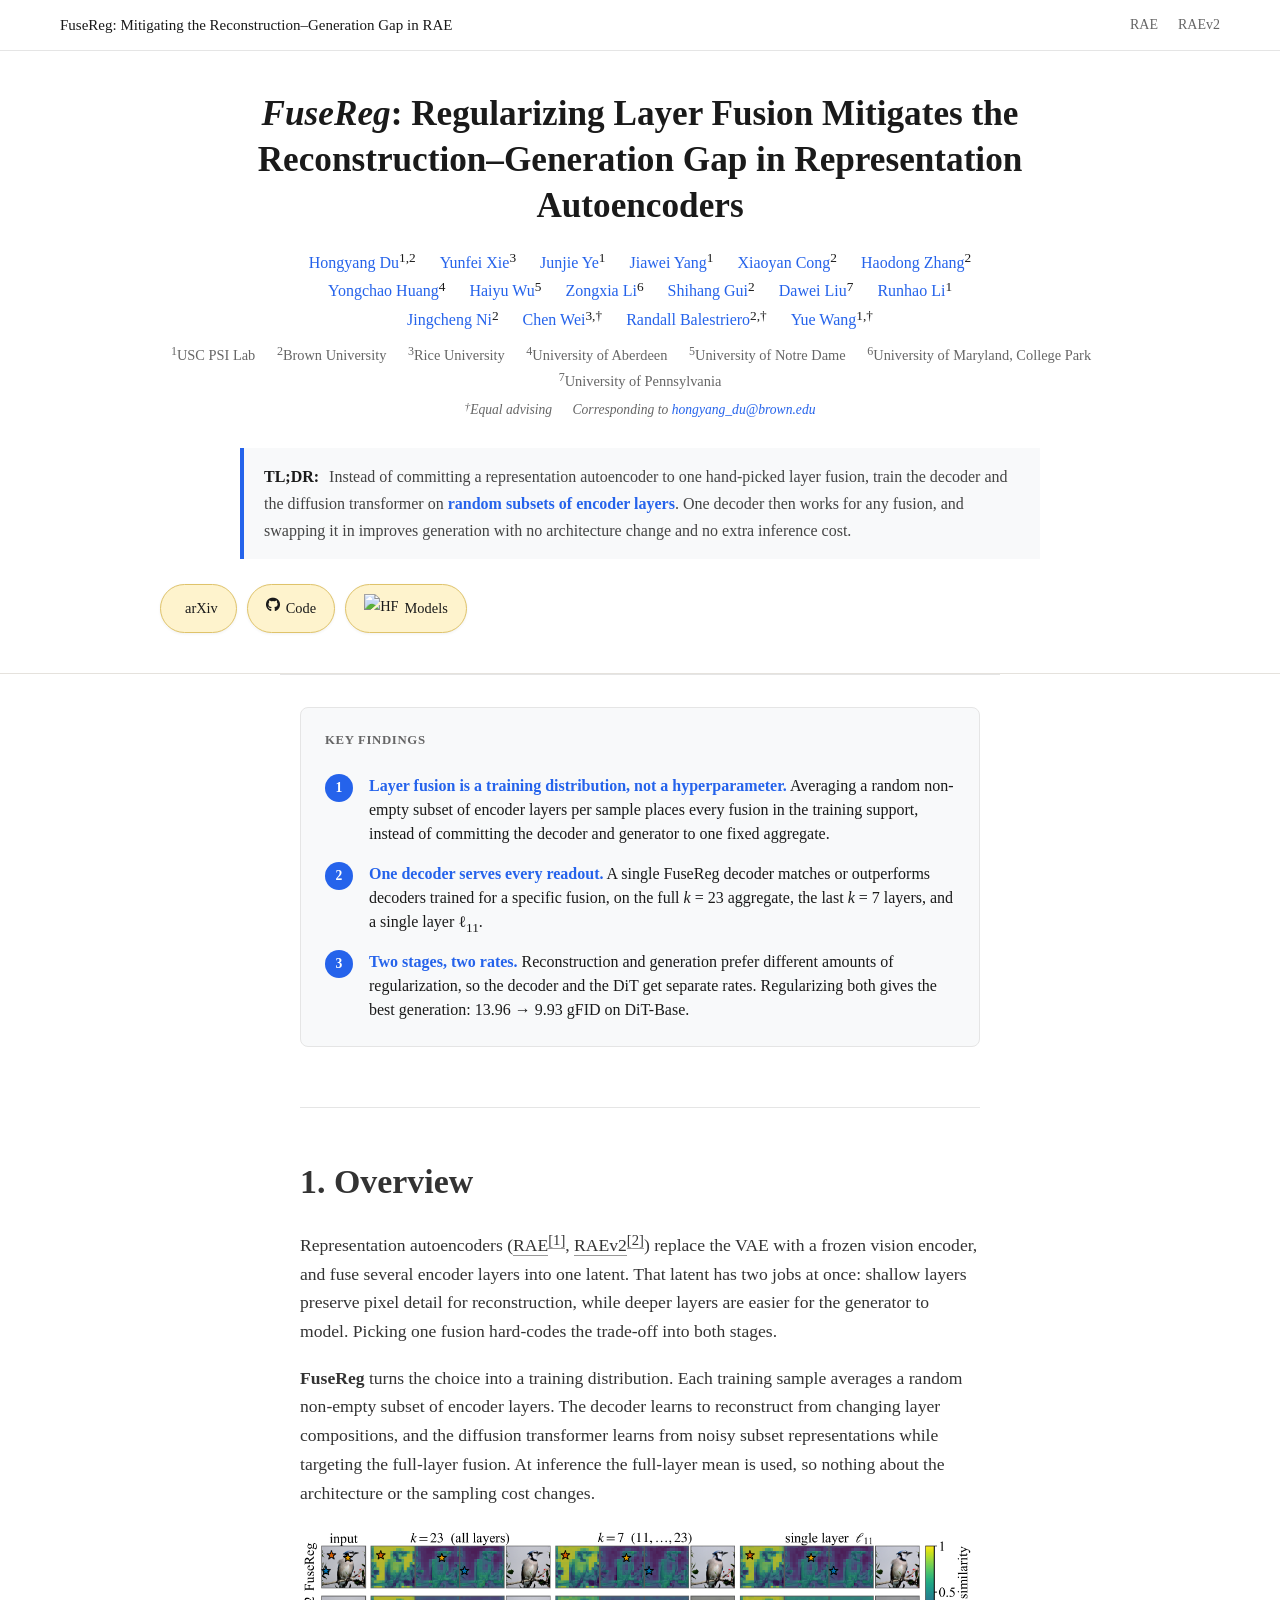
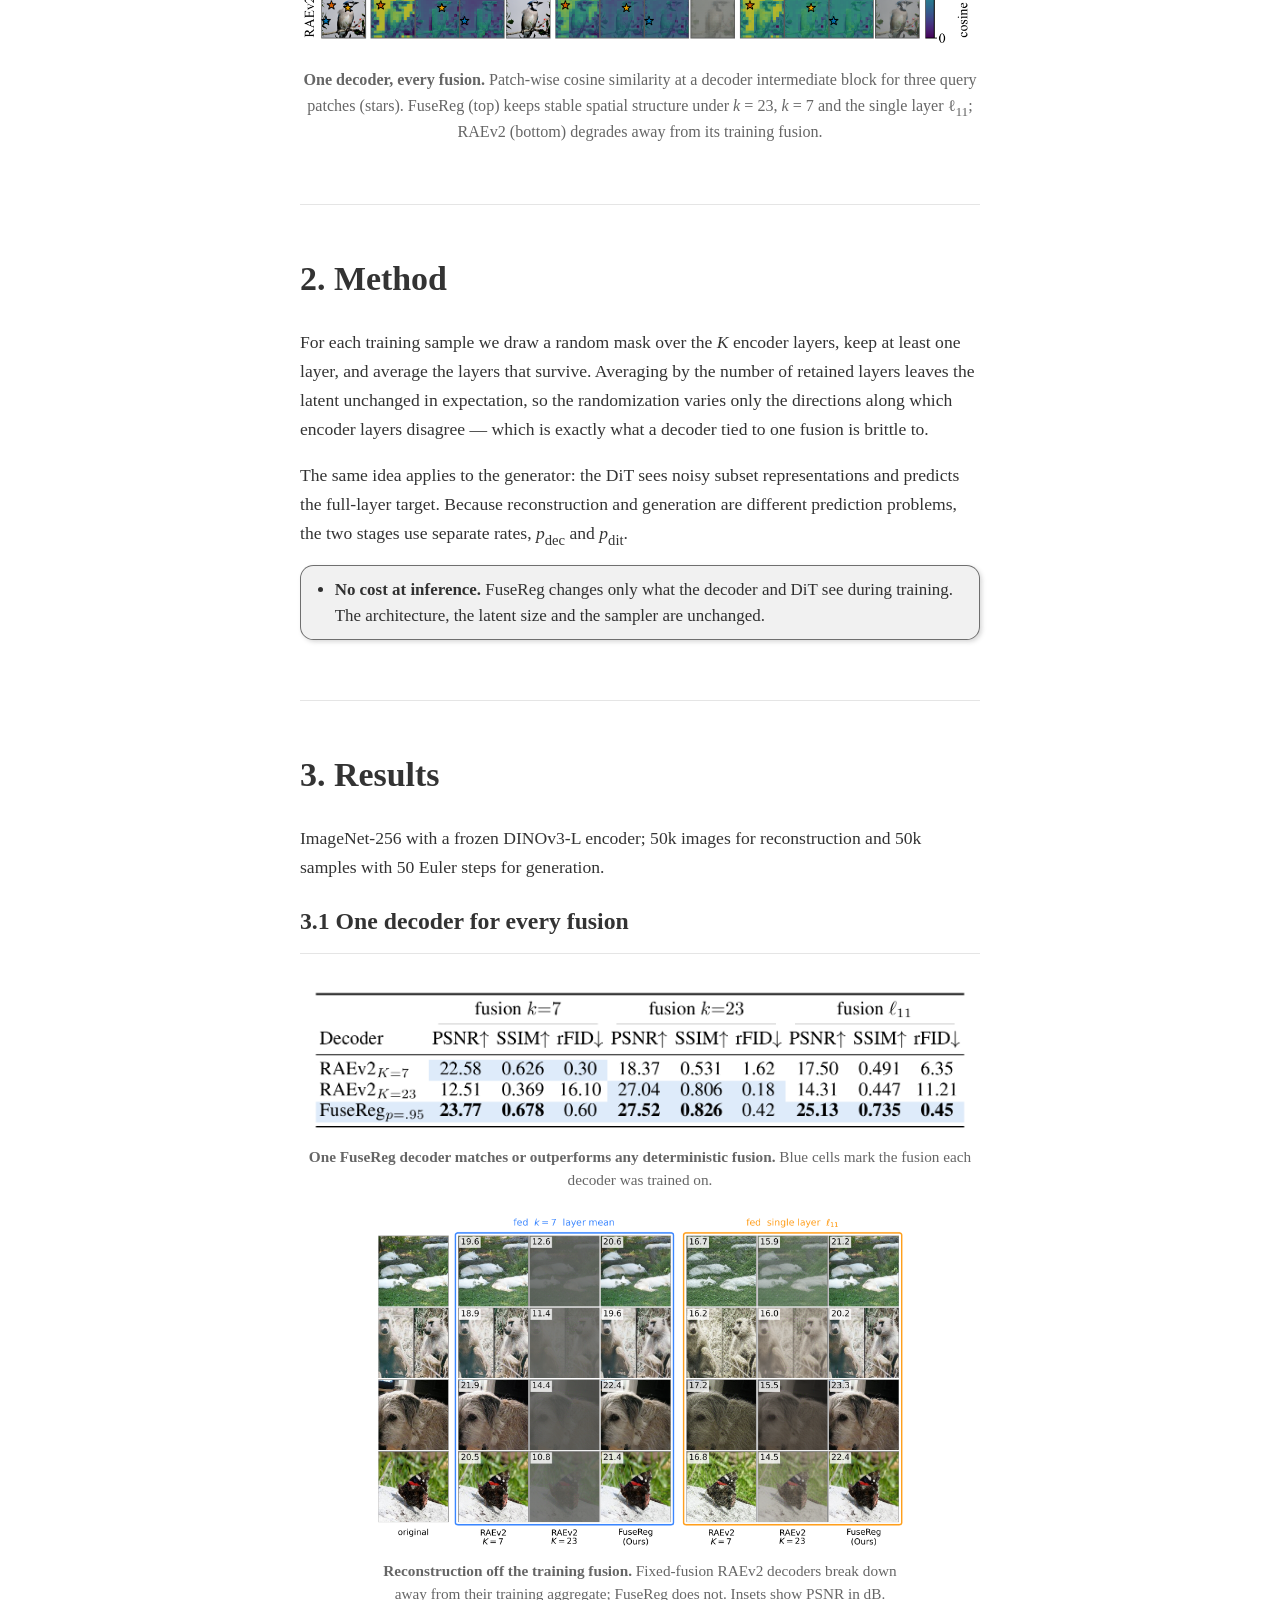
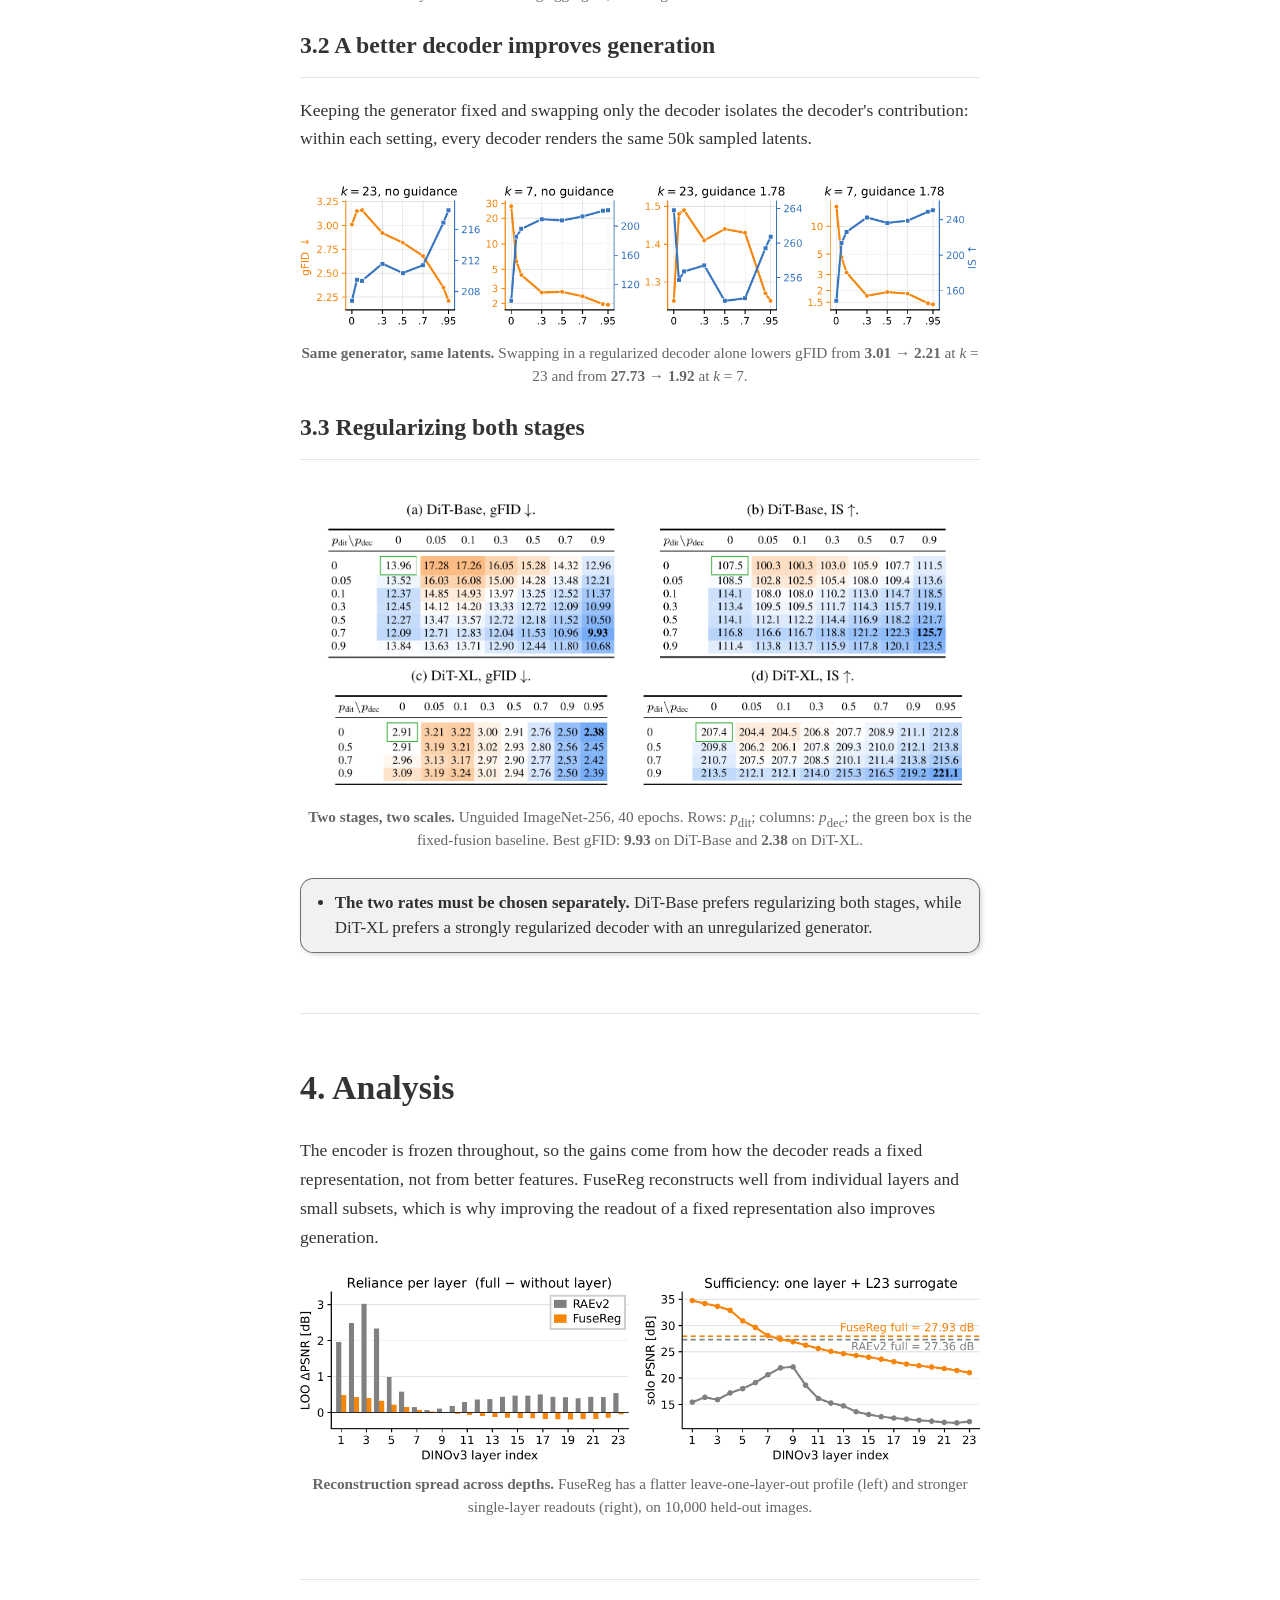
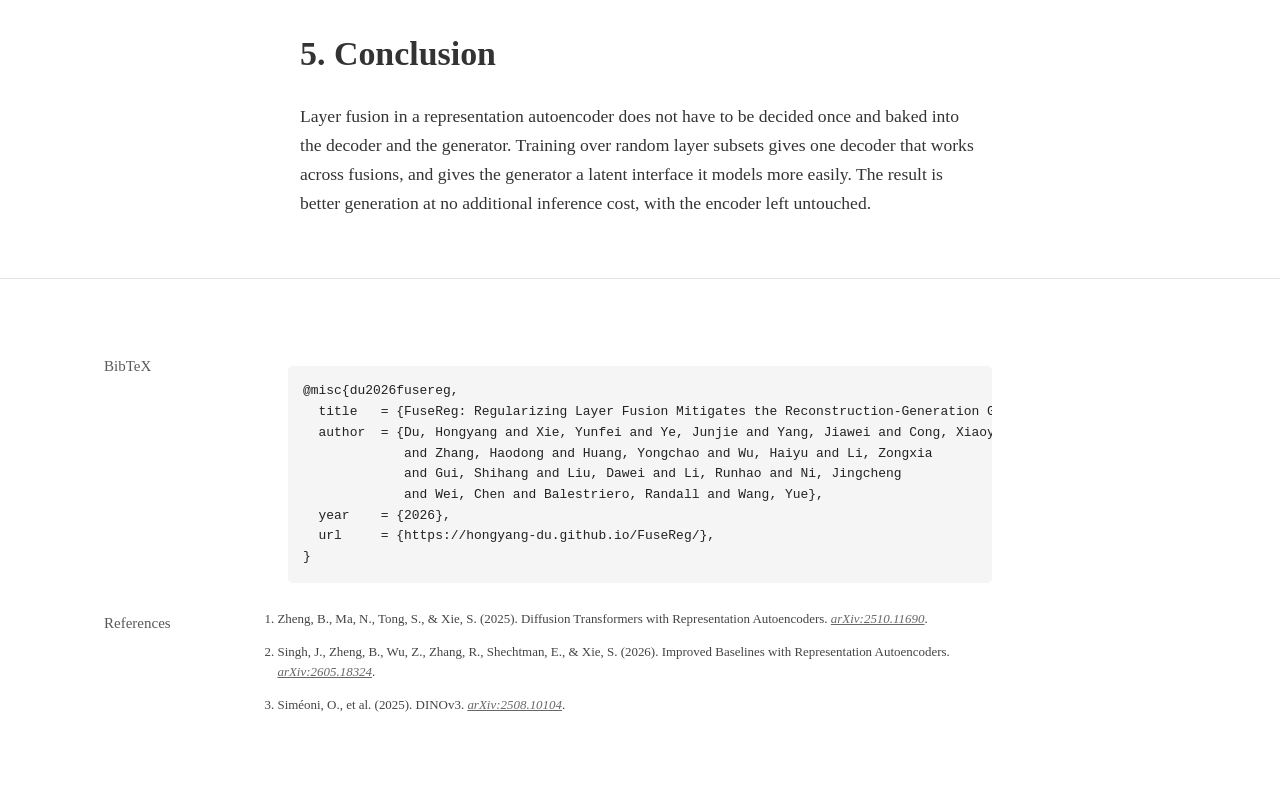
==== site/index.html @ 3dfd552c "Initial commit" ====
<!doctype html>
<html lang="en">
    <head>
        <title>FuseReg: Regularizing Layer Fusion in Representation Autoencoders</title>

        <meta charset="utf-8">
        <meta name="viewport" content="width=device-width, initial-scale=1">

        <link rel="canonical" href="https://hongyang-du.github.io/FuseReg/">
        <meta name="robots" content="index, follow">

        <meta name="citation_title" content="FuseReg: Regularizing Layer Fusion Mitigates the Reconstruction-Generation Gap in Representation Autoencoders">
        <meta name="citation_author" content="Du, Hongyang">
        <meta name="citation_author" content="Xie, Yunfei">
        <meta name="citation_author" content="Ye, Junjie">
        <meta name="citation_author" content="Yang, Jiawei">
        <meta name="citation_author" content="Cong, Xiaoyan">
        <meta name="citation_author" content="Zhang, Haodong">
        <meta name="citation_author" content="Huang, Yongchao">
        <meta name="citation_author" content="Wu, Haiyu">
        <meta name="citation_author" content="Li, Zongxia">
        <meta name="citation_author" content="Gui, Shihang">
        <meta name="citation_author" content="Liu, Dawei">
        <meta name="citation_author" content="Li, Runhao">
        <meta name="citation_author" content="Ni, Jingcheng">
        <meta name="citation_author" content="Wei, Chen">
        <meta name="citation_author" content="Balestriero, Randall">
        <meta name="citation_author" content="Wang, Yue">
        <meta name="citation_publication_date" content="2026">
        <meta name="citation_language" content="en">
        <meta name="citation_abstract" content="FuseReg replaces heuristic layer selection in representation autoencoders with training over random subsets of encoder layers, regularizing sensitivity to cross-layer disagreement in both the decoder and the diffusion transformer.">

        <meta property="og:url" content="https://hongyang-du.github.io/FuseReg/" />
        <meta property="og:title" content="FuseReg: Regularizing Layer Fusion in Representation Autoencoders" />
        <meta property="og:description" content="One decoder for every layer fusion, and a better decoder-generator interface for representation autoencoders." />
        <meta property="og:image" content="https://hongyang-du.github.io/FuseReg/assets/images/cosine-similarity.png" />
        <meta property="og:type" content="article" />
        <meta name="twitter:card" content="summary_large_image" />
        <meta name="twitter:title" content="FuseReg: Regularizing Layer Fusion in Representation Autoencoders" />
        <meta name="twitter:description" content="One decoder for every layer fusion, and a better decoder-generator interface for representation autoencoders." />
        <meta name="twitter:image" content="https://hongyang-du.github.io/FuseReg/assets/images/cosine-similarity.png" />

        <script src="./static/js/distill_template.v2.js"></script>

        <link rel="preconnect" href="https://fonts.googleapis.com">
        <link rel="preconnect" href="https://fonts.gstatic.com" crossorigin>
        <link href="https://fonts.googleapis.com/css2?family=Lora:ital,wght@0,400;0,500;0,600;0,700;1,400;1,500&display=swap" rel="stylesheet">

        <link rel="stylesheet" href="./static/css/paper-layout.css">
        <link rel="stylesheet" href="./static/css/style.css">
        <link rel="stylesheet" href="./static/css/custom.css">
        <link rel="stylesheet" href="https://cdnjs.cloudflare.com/ajax/libs/font-awesome/6.5.2/css/all.min.css">
        <link rel="stylesheet" href="https://cdn.jsdelivr.net/gh/jpswalsh/academicons@1/css/academicons.min.css">
        <link rel="stylesheet" href="./static/css/site.css">

        <script src="https://cdn.jsdelivr.net/npm/jquery@3.7.1/dist/jquery.min.js"></script>
        <script defer src="./static/js/medium-zoom.min.js"></script>
        <script defer src="./static/js/zoom.js"></script>
    </head>

    <body>
        <nav class="toc-container">
            <h4>Contents</h4>
            <ul>
                <li><a href="#overview">1. Overview</a></li>
                <li><a href="#method">2. Method</a></li>
                <li>
                    <a href="#results">3. Results</a>
                    <ul>
                        <li><a href="#results-reconstruction">3.1 Reconstruction</a></li>
                        <li><a href="#results-swap">3.2 Decoder Swap</a></li>
                        <li><a href="#results-joint">3.3 Joint Regularization</a></li>
                    </ul>
                </li>
                <li><a href="#analysis">4. Analysis</a></li>
                <li><a href="#conclusion">5. Conclusion</a></li>
            </ul>
        </nav>

        <nav style="background-color: #fff; border-bottom: 1px solid #e5e5e5; padding: 12px 0;">
            <div style="max-width: 1200px; margin: 0 auto; padding: 0 20px; display: flex; justify-content: space-between; align-items: center;">
                <span style="color: #1a1a1a; font-size: 15px; font-weight: 500;">FuseReg: Mitigating the Reconstruction&ndash;Generation Gap in RAE</span>
                <div style="display: flex; gap: 20px;">
                    <a href="https://rae-dit.github.io/" target="_blank" style="color: #666; text-decoration: none; font-size: 14px;">RAE</a>
                    <a href="https://raev2.github.io/" target="_blank" style="color: #666; text-decoration: none; font-size: 14px;">RAEv2</a>
                </div>
            </div>
        </nav>

        <div class="header-wrapper">
            <div class="central-header">
                <div class="title-section">
                    <h1><em>FuseReg</em>: Regularizing Layer Fusion Mitigates the Reconstruction&ndash;Generation Gap in Representation Autoencoders</h1>
                </div>

                <div class="authors">
                    <a href="https://hongyang-du.github.io/" target="_blank">Hongyang Du</a><sup>1,2</sup> &emsp;
                    <a href="https://yunfeixie233.github.io/" target="_blank">Yunfei Xie</a><sup>3</sup> &emsp;
                    <a href="https://junjieye.com/" target="_blank">Junjie Ye</a><sup>1</sup> &emsp;
                    <a href="https://jiawei-yang.github.io/" target="_blank">Jiawei Yang</a><sup>1</sup> &emsp;
                    <a href="https://oliver-cong02.github.io/" target="_blank">Xiaoyan Cong</a><sup>2</sup> &emsp;
                    <a href="https://cs.brown.edu/people/grad/hzhan351/" target="_blank">Haodong Zhang</a><sup>2</sup>
                    <br>
                    <a href="https://www.abdn.ac.uk/people/yongchao.huang" target="_blank">Yongchao Huang</a><sup>4</sup> &emsp;
                    <a href="https://haiyuwu.github.io/" target="_blank">Haiyu Wu</a><sup>5</sup> &emsp;
                    <a href="https://zli12321.github.io/" target="_blank">Zongxia Li</a><sup>6</sup> &emsp;
                    <a href="https://www.linkedin.com/in/shihang-gui-06917727b/" target="_blank">Shihang Gui</a><sup>2</sup> &emsp;
                    <a href="https://davidliuk.github.io/" target="_blank">Dawei Liu</a><sup>7</sup> &emsp;
                    <a href="https://www.linkedin.com/in/runhao-li-lee021004/" target="_blank">Runhao Li</a><sup>1</sup>
                    <br>
                    <a href="https://jingchengni.com/" target="_blank">Jingcheng Ni</a><sup>2</sup> &emsp;
                    <a href="https://weichen582.github.io/" target="_blank">Chen Wei</a><sup>3,†</sup> &emsp;
                    <a href="https://randallbalestriero.github.io/" target="_blank">Randall Balestriero</a><sup>2,†</sup> &emsp;
                    <a href="https://yuewang.xyz/" target="_blank">Yue Wang</a><sup>1,†</sup>
                    <div class="affiliations">
                        <sup>1</sup>USC PSI Lab &emsp; <sup>2</sup>Brown University &emsp; <sup>3</sup>Rice University &emsp; <sup>4</sup>University of Aberdeen &emsp; <sup>5</sup>University of Notre Dame &emsp; <sup>6</sup>University of Maryland, College Park &emsp; <sup>7</sup>University of Pennsylvania
                    </div>
                    <div class="author-note"><sup>&dagger;</sup>Equal advising &emsp; Corresponding to <a href="mailto:hongyang_du@brown.edu">hongyang_du@brown.edu</a></div>
                </div>

                <div class="tldr-section">
                    <p><span class="tldr-label">TL;DR:</span> Instead of committing a representation autoencoder to one hand-picked layer fusion, train the decoder and the diffusion transformer on <strong>random subsets of encoder layers</strong>. One decoder then works for any fusion, and swapping it in improves generation with no architecture change and no extra inference cost.</p>
                </div>

                <div class="button-row">
                    <a href="#" class="button paper-link" target="_blank">
                        <span class="icon is-small"><i class="ai ai-arxiv"></i></span> arXiv
                    </a>
                    <a href="https://github.com/Hongyang-Du/FuseReg" class="button" target="_blank">
                        <span class="icon is-small"><i class="fab fa-github"></i></span> Code
                    </a>
                    <a href="https://huggingface.co/Hongyang-Du/FuseReg" class="button" target="_blank">
                        <span class="icon is-small"><img src="https://huggingface.co/front/assets/huggingface_logo-noborder.svg" alt="HF" style="height: 1em;"></span> Models
                    </a>
                </div>
            </div>
        </div>

    <d-article>
        <div class="key-findings">
            <h4 class="key-findings-title">Key Findings</h4>
            <div class="key-finding">
                <span class="key-finding-number">1</span>
                <p class="key-finding-text"><strong>Layer fusion is a training distribution, not a hyperparameter.</strong> Averaging a random non-empty subset of encoder layers per sample places every fusion in the training support, instead of committing the decoder and generator to one fixed aggregate.</p>
            </div>
            <div class="key-finding">
                <span class="key-finding-number">2</span>
                <p class="key-finding-text"><strong>One decoder serves every readout.</strong> A single FuseReg decoder matches or outperforms decoders trained for a specific fusion, on the full <em>k</em>&nbsp;=&nbsp;23 aggregate, the last <em>k</em>&nbsp;=&nbsp;7 layers, and a single layer &#8467;<sub>11</sub>.</p>
            </div>
            <div class="key-finding">
                <span class="key-finding-number">3</span>
                <p class="key-finding-text"><strong>Two stages, two rates.</strong> Reconstruction and generation prefer different amounts of regularization, so the decoder and the DiT get separate rates. Regularizing both gives the best generation: 13.96 &rarr; 9.93 gFID on DiT-Base.</p>
            </div>
        </div>

        <hr>

        <div id="overview" class="overview-block">
            <h1 class="text">1. Overview</h1>

            <p class="text">
                Representation autoencoders (<a href="https://rae-dit.github.io/" target="_blank">RAE</a><sup><a href="#ref-rae">[1]</a></sup>, <a href="https://raev2.github.io/" target="_blank">RAEv2</a><sup><a href="#ref-raev2">[2]</a></sup>) replace the VAE with a frozen vision encoder, and fuse several encoder layers into one latent. That latent has two jobs at once: shallow layers preserve pixel detail for reconstruction, while deeper layers are easier for the generator to model. Picking one fusion hard-codes the trade-off into both stages.
            </p>

            <p class="text">
                <strong>FuseReg</strong> turns the choice into a training distribution. Each training sample averages a random non-empty subset of encoder layers. The decoder learns to reconstruct from changing layer compositions, and the diffusion transformer learns from noisy subset representations while targeting the full-layer fusion. At inference the full-layer mean is used, so nothing about the architecture or the sampling cost changes.
            </p>

            <d-figure id="fig-teaser">
                <figure>
                    <img data-zoomable="" draggable="false" src="assets/images/cosine-similarity.png" alt="Cosine-similarity maps of decoder intermediate-block features for FuseReg and RAEv2 under three layer fusions" style="width: 100%;">
                    <figcaption><strong>One decoder, every fusion.</strong> Patch-wise cosine similarity at a decoder intermediate block for three query patches (stars). FuseReg (top) keeps stable spatial structure under <em>k</em> = 23, <em>k</em> = 7 and the single layer &#8467;<sub>11</sub>; RAEv2 (bottom) degrades away from its training fusion.</figcaption>
                </figure>
            </d-figure>
        </div>

        <hr>

        <div id="method" class="results-block">
            <h1 class="text">2. Method</h1>

            <p class="text">
                For each training sample we draw a random mask over the <em>K</em> encoder layers, keep at least one layer, and average the layers that survive. Averaging by the number of retained layers leaves the latent unchanged in expectation, so the randomization varies only the directions along which encoder layers disagree &mdash; which is exactly what a decoder tied to one fusion is brittle to.
            </p>

            <p class="text">
                The same idea applies to the generator: the DiT sees noisy subset representations and predicts the full-layer target. Because reconstruction and generation are different prediction problems, the two stages use separate rates, <em>p</em><sub>dec</sub> and <em>p</em><sub>dit</sub>.
            </p>

            <div class="finding-box">
                <ul>
                    <li><strong>No cost at inference.</strong> FuseReg changes only what the decoder and DiT see during training. The architecture, the latent size and the sampler are unchanged.</li>
                </ul>
            </div>
        </div>

        <hr>

        <div id="results" class="results-block">
            <h1 class="text">3. Results</h1>
            <p class="text">ImageNet-256 with a frozen DINOv3-L encoder; 50k images for reconstruction and 50k samples with 50 Euler steps for generation.</p>

            <div id="results-reconstruction" style="margin-top: 1.5em;">
                <h2 class="text" style="font-size: 1.4em; margin-bottom: 0.5em;">3.1 One decoder for every fusion</h2>

            <d-figure id="fig-recon-table">
                <figure>
                    <img data-zoomable="" draggable="false" src="assets/images/reconstruction-table.png" alt="Table: PSNR, SSIM and rFID for RAEv2 K=7, RAEv2 K=23 and FuseReg p=.95 decoders under fusion k=7, k=23 and single layer l11" style="width: 100%;">
                    <figcaption><strong>One FuseReg decoder matches or outperforms any deterministic fusion.</strong> Blue cells mark the fusion each decoder was trained on.</figcaption>
                </figure>
            </d-figure>

            <d-figure id="fig-recon">
                <figure style="max-width: 78%; margin: 0 auto;">
                    <img data-zoomable="" draggable="false" src="assets/images/reconstruction-readouts.png" alt="Reconstructions from the last seven layers and from layer 11 for RAEv2 and FuseReg decoders" style="width: 100%;">
                    <figcaption><strong>Reconstruction off the training fusion.</strong> Fixed-fusion RAEv2 decoders break down away from their training aggregate; FuseReg does not. Insets show PSNR in dB.</figcaption>
                </figure>
            </d-figure>
            </div>

            <div id="results-swap" style="margin-top: 1.5em;">
                <h2 class="text" style="font-size: 1.4em; margin-bottom: 0.5em;">3.2 A better decoder improves generation</h2>

                <p class="text">
                    Keeping the generator fixed and swapping only the decoder isolates the decoder's contribution: within each setting, every decoder renders the same 50k sampled latents.
                </p>

            <d-figure id="fig-swap">
                <figure>
                    <img data-zoomable="" draggable="false" src="assets/images/decoder-swap.png" alt="gFID and Inception Score across decoder layer-drop rates for k=23 and k=7 readouts, with and without guidance" style="width: 100%;">
                    <figcaption><strong>Same generator, same latents.</strong> Swapping in a regularized decoder alone lowers gFID from <strong>3.01 &rarr; 2.21</strong> at <em>k</em> = 23 and from <strong>27.73 &rarr; 1.92</strong> at <em>k</em> = 7.</figcaption>
                </figure>
            </d-figure>
            </div>

            <div id="results-joint" style="margin-top: 1.5em;">
                <h2 class="text" style="font-size: 1.4em; margin-bottom: 0.5em;">3.3 Regularizing both stages</h2>

            <d-figure id="fig-joint">
                <figure>
                    <img data-zoomable="" draggable="false" src="assets/images/joint-regularization-table.png" alt="Table: gFID and IS grids over generator rate p_dit and decoder rate p_dec for DiT-Base and DiT-XL" style="width: 100%;">
                    <figcaption><strong>Two stages, two scales.</strong> Unguided ImageNet-256, 40 epochs. Rows: <em>p</em><sub>dit</sub>; columns: <em>p</em><sub>dec</sub>; the green box is the fixed-fusion baseline. Best gFID: <strong>9.93</strong> on DiT-Base and <strong>2.38</strong> on DiT-XL.</figcaption>
                </figure>
            </d-figure>

                <div class="finding-box">
                    <ul>
                        <li><strong>The two rates must be chosen separately.</strong> DiT-Base prefers regularizing both stages, while DiT-XL prefers a strongly regularized decoder with an unregularized generator.</li>
                    </ul>
                </div>
            </div>
        </div>

        <hr>

        <div id="analysis" class="results-block">
            <h1 class="text">4. Analysis</h1>

            <p class="text">
                The encoder is frozen throughout, so the gains come from how the decoder reads a fixed representation, not from better features. FuseReg reconstructs well from individual layers and small subsets, which is why improving the readout of a fixed representation also improves generation.
            </p>

            <d-figure id="fig-layer-usage">
                <figure>
                    <img data-zoomable="" draggable="false" src="assets/images/layer-reliance.png" alt="Leave-one-layer-out PSNR drop and single-layer PSNR for RAEv2 and FuseReg" style="width: 100%;">
                    <figcaption><strong>Reconstruction spread across depths.</strong> FuseReg has a flatter leave-one-layer-out profile (left) and stronger single-layer readouts (right), on 10,000 held-out images.</figcaption>
                </figure>
            </d-figure>


        </div>

        <hr>

        <div id="conclusion" class="conclusion-block">
            <h1 class="text">5. Conclusion</h1>

            <p class="text">
                Layer fusion in a representation autoencoder does not have to be decided once and baked into the decoder and the generator. Training over random layer subsets gives one decoder that works across fusions, and gives the generator a latent interface it models more easily. The result is better generation at no additional inference cost, with the encoder left untouched.
            </p>
        </div>

    </d-article>

    <d-appendix>
        <h3 id="bibtex">BibTeX</h3>
        <div class="bibtex-container" style="position: relative;">
            <pre class="bibtex" id="bibtex-content" style="background: #f5f5f5; padding: 15px; border-radius: 5px; font-family: 'Courier New', monospace; font-size: 0.9em; line-height: 1.6; overflow-x: auto;">@misc{du2026fusereg,
  title   = {FuseReg: Regularizing Layer Fusion Mitigates the Reconstruction-Generation Gap in Representation Autoencoders},
  author  = {Du, Hongyang and Xie, Yunfei and Ye, Junjie and Yang, Jiawei and Cong, Xiaoyan
             and Zhang, Haodong and Huang, Yongchao and Wu, Haiyu and Li, Zongxia
             and Gui, Shihang and Liu, Dawei and Li, Runhao and Ni, Jingcheng
             and Wei, Chen and Balestriero, Randall and Wang, Yue},
  year    = {2026},
  url     = {https://hongyang-du.github.io/FuseReg/},
}</pre>
        </div>

        <h3 id="references">References</h3>
        <ol class="references-list" style="font-size: 0.9em; line-height: 1.55; color: #444; padding-left: 1.5em;">
            <li id="ref-rae">Zheng, B., Ma, N., Tong, S., &amp; Xie, S. (2025). Diffusion Transformers with Representation Autoencoders. <em><a href="https://arxiv.org/abs/2510.11690" target="_blank">arXiv:2510.11690</a></em>.</li>
            <li id="ref-raev2">Singh, J., Zheng, B., Wu, Z., Zhang, R., Shechtman, E., &amp; Xie, S. (2026). Improved Baselines with Representation Autoencoders. <em><a href="https://arxiv.org/abs/2605.18324" target="_blank">arXiv:2605.18324</a></em>.</li>
            <li id="ref-dinov3">Sim&eacute;oni, O., et al. (2025). DINOv3. <em><a href="https://arxiv.org/abs/2508.10104" target="_blank">arXiv:2508.10104</a></em>.</li>
        </ol>
    </d-appendix>
    </body>
</html>
---- site/static/css/paper-layout.css ----
/* ==========================================================================
   PAPER LAYOUT - Portable 3-Column Layout System for Academic Project Pages
   ========================================================================== */

/* === CSS CUSTOM PROPERTIES === */
:root {
    /* Layout Dimensions (reduced by 1.2x) */
    --layout-toc-width: 225px;
    --layout-content-width: 720px;
    --layout-sidenote-width: 183px;
    --layout-gap: 33px;

    /*
     * Side Column Gap - Distance between main content and TOC/sidenotes
     * Adjust this value to change spacing symmetrically on both sides
     * - TOC will be positioned: (content left edge) - toc-width - this gap
     * - Sidenotes will be positioned: (content right edge) + this gap
     */
    --layout-side-gap: 180px;

    /* Colors */
    --bg-page: #ffffff;
    --bg-header: linear-gradient(135deg, #ffffff 0%, #f8f6f2 40%, #fdf8f0 100%);
    --text-primary: #1a1a1a;
    --text-secondary: #444;
    --text-muted: #666;
    --accent: #2563eb;
    --border-light: #e5e5e5;

    /* Typography */
    --font-serif: 'Bitstream Charter', 'Charter', Georgia, serif;
    --font-sans: -apple-system, BlinkMacSystemFont, 'Segoe UI', sans-serif;
    --text-base: 18px;
    --leading-relaxed: 1.75;

    /* Spacing */
    --space-sm: 0.5rem;
    --space-md: 1rem;
    --space-lg: 1.5rem;
    --space-xl: 2rem;
    --space-2xl: 3rem;
}

/* === BASE STYLES === */
body {
    background-color: var(--bg-page);
    font-family: var(--font-serif);
    font-size: var(--text-base);
    line-height: var(--leading-relaxed);
    color: var(--text-primary);
    margin: 0;
    padding: 0;
}

/* === HEADER (Outside Grid) === */
.paper-header {
    background: var(--bg-header);
    border-bottom: 1px solid var(--border-light);
    padding: var(--space-xl) var(--space-lg);
}

/* Header wrapper with hero background */
.header-wrapper {
    position: relative;
    border-bottom: 1px solid #e5e2dd;
}

.header-wrapper::before {
    content: '';
    position: absolute;
    top: 0;
    left: 0;
    right: 0;
    bottom: 0;
    background-image: url('../img/hero_image.png');
    background-size: cover;
    background-position: center;
    background-repeat: no-repeat;
    opacity: 0;
    z-index: 0;
    pointer-events: none;
}

.paper-header-inner {
    max-width: 1200px;
    margin: 0 auto;
}

/* === CENTERED CONTENT LAYOUT (TOC & Sidenotes are fixed) === */
.paper-layout {
    display: block;
    max-width: var(--layout-content-width);
    margin: 0 auto;
    padding: var(--space-xl) var(--space-md);
}

/* === TABLE OF CONTENTS (Fixed Left Edge) === */
.paper-toc {
    position: fixed;
    left: var(--space-md);
    top: 120px;
    width: var(--layout-toc-width);
    height: fit-content;
    max-height: calc(100vh - 140px);
    overflow-y: auto;
    font-family: var(--font-sans);
    font-size: 0.85rem;
    line-height: 1.5;
    z-index: 100;
}

.paper-toc h4 {
    font-size: 0.75rem;
    font-weight: 600;
    text-transform: uppercase;
    letter-spacing: 0.05em;
    color: var(--text-muted);
    margin: 0 0 var(--space-md) 0;
}

.paper-toc ul {
    list-style: none;
    padding: 0;
    margin: 0;
}

.paper-toc li {
    margin-bottom: var(--space-sm);
}

.paper-toc a {
    color: var(--text-muted);
    text-decoration: none;
    transition: color 0.2s ease;
    display: block;
    padding: 2px 0;
}

.paper-toc a:hover {
    color: var(--accent);
}

.paper-toc a.active {
    color: var(--accent);
    font-weight: 500;
}

/* === MAIN CONTENT (Centered) === */
.paper-content {
    width: 100%;
    min-width: 0;
}

/* All direct children use full width of content column */
.paper-content > * {
    width: 100%;
    max-width: 100%;
    margin-left: 0;
    margin-right: 0;
}

/* Typography in content */
.paper-content h1 {
    font-size: 2rem;
    margin: var(--space-2xl) 0 var(--space-lg) 0;
    line-height: 1.3;
}

.paper-content h2 {
    font-size: 1.6rem;
    margin: var(--space-xl) 0 var(--space-md) 0;
    line-height: 1.3;
}

.paper-content h3 {
    font-size: 1.3rem;
    margin: var(--space-lg) 0 var(--space-md) 0;
    line-height: 1.4;
}

.paper-content p {
    margin: 0 0 var(--space-lg) 0;
    font-size: 1.1rem;
}

/* Figures - same width as text */
.paper-content figure {
    width: 100%;
    margin: var(--space-xl) 0;
}

.paper-content figure img {
    width: 100%;
    height: auto;
    display: block;
}

.paper-content figcaption {
    font-family: var(--font-sans);
    font-size: 0.9rem;
    color: var(--text-muted);
    margin-top: var(--space-sm);
    line-height: 1.5;
    text-align: left;
}

/* Tables - same width as text */
.paper-content table {
    width: 100%;
    margin: var(--space-xl) 0;
    border-collapse: collapse;
}

/* === SIDENOTES === */
.sidenote-container {
    position: relative;
}

/* Mobile default: sidenotes appear inline */
.sidenote {
    display: block;
    font-family: var(--font-sans);
    font-size: 1.02rem;
    line-height: 1.5;
    color: var(--text-muted);
    margin: var(--space-md) 0;
    padding: var(--space-sm) var(--space-md);
    background: #f8f9fa;
    border-left: 3px solid #94a3b8;
    font-style: normal;
    border-radius: 0 4px 4px 0;
}

/* Desktop: sidenotes fixed at right edge */
@media (min-width: 1200px) {
    .sidenote {
        position: fixed;
        right: var(--space-md);
        top: 120px;
        width: var(--layout-sidenote-width);
        max-height: calc(100vh - 160px);
        overflow-y: auto;
        margin: 0;
        padding: 0 0 0 var(--space-md);
        background: none;
        border-left: 1px solid var(--border-light);
        border-radius: 0;
        z-index: 100;
    }
}

/* .paper-sidenotes placeholder no longer needed - sidenotes are fixed positioned */

/* === RESPONSIVE DESIGN === */

/* Tablet/Narrow Desktop: Hide TOC, content centered */
@media (max-width: 1199px) {
    .paper-layout {
        display: block;
        max-width: var(--layout-content-width);
        margin: 0 auto;
        padding: var(--space-lg);
    }

    .paper-toc {
        display: none;
    }

    .paper-content {
        width: 100%;
    }

    /* Sidenotes become inline blocks */
    .sidenote {
        position: static;
        width: 100%;
    }
}

/* Mobile: Full width with minimal padding */
@media (max-width: 767px) {
    .paper-layout {
        padding: var(--space-md);
    }

    .paper-content h1 {
        font-size: 1.6rem;
    }

    .paper-content h2 {
        font-size: 1.4rem;
    }

    .paper-content h3 {
        font-size: 1.2rem;
    }

    .paper-content p {
        font-size: 1rem;
    }
}

/* === UTILITY CLASSES === */

/* Horizontal rule */
.paper-content hr {
    border: none;
    border-top: 1px solid var(--border-light);
    margin: var(--space-2xl) 0;
}

/* Links */
.paper-content a {
    color: var(--accent);
    text-decoration: none;
    border-bottom: 1px solid transparent;
    transition: border-color 0.2s ease;
}

.paper-content a:hover {
    border-bottom-color: var(--accent);
}

/* Lists */
.paper-content ol,
.paper-content ul {
    margin: 0 0 var(--space-lg) var(--space-lg);
    padding: 0;
}

.paper-content li {
    margin-bottom: var(--space-sm);
}

/* Blockquotes */
.paper-content blockquote {
    margin: var(--space-lg) 0;
    padding: var(--space-md) var(--space-lg);
    background: #f8f9fa;
    border-left: 4px solid var(--accent);
    font-style: italic;
    color: var(--text-secondary);
}

/* Code blocks */
.paper-content pre {
    background: #f5f5f5;
    padding: var(--space-md);
    border-radius: 4px;
    overflow-x: auto;
    font-size: 0.9rem;
    margin: var(--space-lg) 0;
}

.paper-content code {
    font-family: 'JetBrains Mono', 'Fira Code', monospace;
    font-size: 0.9em;
}

/* === BYLINE / AUTHOR INFO === */
.paper-byline {
    border-top: 1px solid var(--border-light);
    border-bottom: 1px solid var(--border-light);
    padding: var(--space-lg) 0;
    margin-bottom: var(--space-xl);
    text-align: center;
}

.paper-byline a {
    color: var(--text-primary);
    text-decoration: none;
}

.paper-byline a:hover {
    color: var(--accent);
}

/* === KEY FINDINGS === */
.key-findings {
    display: flex;
    flex-direction: column;
    gap: var(--space-md);
    margin: var(--space-xl) 0;
    padding: var(--space-lg);
    background: #f8f9fa;
    border-radius: 8px;
    border: 1px solid var(--border-light);
}

.key-findings-title {
    font-size: 0.8rem;
    font-weight: 600;
    text-transform: uppercase;
    letter-spacing: 0.05em;
    color: var(--text-muted);
    margin: 0 0 var(--space-sm) 0;
}

.key-finding {
    display: flex;
    align-items: flex-start;
    gap: var(--space-md);
}

.key-finding-number {
    flex-shrink: 0;
    width: 28px;
    height: 28px;
    background: var(--accent);
    color: white;
    border-radius: 50%;
    display: flex;
    align-items: center;
    justify-content: center;
    font-size: 0.85rem;
    font-weight: 600;
}

.key-finding-text {
    flex: 1;
    font-size: 1rem;
    line-height: 1.5;
    color: var(--text-primary);
    margin: 0;
}

.key-finding-text strong {
    color: var(--accent);
}

@media (max-width: 767px) {
    .key-findings {
        padding: var(--space-md);
    }

    .key-finding-number {
        width: 24px;
        height: 24px;
        font-size: 0.75rem;
    }

    .key-finding-text {
        font-size: 0.95rem;
    }
}

/* === FINDING BOX - Gray callout for inline findings === */
.finding-box {
    background-color: rgba(240, 240, 240, 0.9);
    border: 1.2pt solid rgba(25, 25, 25, 0.6);
    border-radius: 10pt;
    padding: 2pt 10pt;
    margin: 1em 0;
    box-shadow: 2px 2px 4px rgba(128, 128, 128, 0.3);
    box-sizing: border-box;
}

.finding-box ul {
    margin: 0.5em 0;
    padding-left: 1.2em;
    list-style-type: disc;
}

.finding-box li {
    margin-bottom: 0.5em;
    line-height: 1.5;
}

.finding-box li:last-child {
    margin-bottom: 0;
}

/* === AUDIO PLAYER === */
.audio-player {
    display: flex;
    align-items: center;
    gap: 12px;
    padding: 12px 16px;
    background: #f8f9fa;
    border: 1px solid var(--border-light);
    border-radius: 12px;
    font-family: var(--font-sans);
    font-size: 0.85rem;
    max-width: 500px;
    margin: 0 auto;
}

.audio-player-btn {
    display: flex;
    align-items: center;
    justify-content: center;
    width: 36px;
    height: 36px;
    background: var(--accent);
    border: none;
    border-radius: 50%;
    cursor: pointer;
    transition: all 0.2s ease;
    flex-shrink: 0;
}

.audio-player-btn:hover {
    background: #1d4ed8;
    transform: scale(1.05);
}

.audio-player-btn svg {
    width: 16px;
    height: 16px;
    fill: white;
}

.audio-player-btn .pause-icon {
    display: none;
}

.audio-player.playing .audio-player-btn .play-icon {
    display: none;
}

.audio-player.playing .audio-player-btn .pause-icon {
    display: block;
}

.audio-player-progress {
    flex: 1;
    display: flex;
    flex-direction: column;
    gap: 4px;
    min-width: 0;
}

.audio-player-bar {
    width: 100%;
    height: 4px;
    background: #e5e5e5;
    border-radius: 2px;
    cursor: pointer;
    position: relative;
}

.audio-player-bar-fill {
    height: 100%;
    background: var(--accent);
    border-radius: 2px;
    width: 0%;
    transition: width 0.1s linear;
}

.audio-player-time {
    display: flex;
    justify-content: space-between;
    font-size: 0.75rem;
    color: var(--text-muted);
}

.audio-player-controls {
    display: flex;
    align-items: center;
    gap: 8px;
    flex-shrink: 0;
}

.audio-player-speed {
    padding: 4px 8px;
    background: white;
    border: 1px solid var(--border-light);
    border-radius: 6px;
    font-size: 0.75rem;
    font-weight: 500;
    color: var(--text-secondary);
    cursor: pointer;
    transition: all 0.2s ease;
    min-width: 42px;
    text-align: center;
}

.audio-player-speed:hover {
    border-color: var(--accent);
    color: var(--accent);
}

.audio-player-share {
    display: flex;
    align-items: center;
    justify-content: center;
    width: 28px;
    height: 28px;
    background: white;
    border: 1px solid var(--border-light);
    border-radius: 6px;
    cursor: pointer;
    transition: all 0.2s ease;
}

.audio-player-share:hover {
    border-color: var(--accent);
}

.audio-player-share svg {
    width: 14px;
    height: 14px;
    fill: var(--text-muted);
}

.audio-player-share:hover svg {
    fill: var(--accent);
}

/* Mobile responsive */
@media (max-width: 480px) {
    .audio-player {
        flex-wrap: wrap;
        gap: 10px;
    }

    .audio-player-progress {
        order: 3;
        width: 100%;
        flex: none;
    }

    .audio-player-controls {
        margin-left: auto;
    }
}

/* === CENTRAL HEADER TEMPLATE === */
.central-header {
    max-width: 1000px;
    margin: 0 auto;
    padding: 40px 20px;
    text-align: center;
    position: relative;
    z-index: 1;
}

.central-header .title-section h1 {
    font-size: 2.2rem;
    margin: 0;
    line-height: 1.3;
    color: var(--text-primary);
}

.central-header .title-section h2 {
    font-size: 1.6rem;
    margin: 0.3em 0 0 0;
    line-height: 1.3;
    font-weight: 400;
    color: var(--text-secondary);
}

/* Authors - right after title */
.central-header .authors {
    margin: 20px 0;
    font-size: 1rem;
    line-height: 1.8;
    position: relative;
    z-index: 10;
}

.central-header .authors a {
    color: var(--accent);
    text-decoration: none;
    font-weight: 500;
    position: relative;
    z-index: 10;
}

.central-header .authors a:hover {
    text-decoration: underline;
}

.central-header .affiliations {
    font-size: 0.9rem;
    color: var(--text-muted);
    margin-top: 8px;
}

.central-header .author-note {
    font-size: 0.85rem;
    color: var(--text-muted);
    font-style: italic;
}

/* TL;DR blockquote style */
.central-header .tldr-section {
    margin: 25px auto;
    max-width: 800px;
    text-align: left;
    padding: 15px 20px;
    border-left: 4px solid var(--accent);
    background: #f8f9fa;
}

.central-header .tldr-section p {
    margin: 0;
    font-size: 1rem;
    line-height: 1.7;
    color: var(--text-secondary);
}

.central-header .tldr-section strong {
    color: var(--accent);
}

.central-header .tldr-section .tldr-label {
    font-weight: 700;
    color: var(--text-primary);
    margin-right: 6px;
}

/* Key points + image two column */
.central-header .hero-section {
    display: flex;
    gap: 40px;
    margin: 30px auto;
    max-width: 1000px;
    text-align: left;
    align-items: flex-start;
}

.central-header .hero-section > .key-points {
    flex: 1;
}

.central-header .hero-section > .hero-media {
    flex: 1;
}

.central-header .key-points {
    display: flex;
    flex-direction: column;
    gap: 16px;
}

.central-header .key-point {
    display: flex;
    align-items: flex-start;
    gap: 12px;
}

.central-header .key-point-icon {
    width: 24px;
    height: 24px;
    flex-shrink: 0;
    margin-top: 2px;
}

.central-header .key-point-text {
    font-size: 0.95rem;
    line-height: 1.5;
    color: var(--text-secondary);
}

.central-header .key-point-text strong {
    color: var(--accent);
    font-weight: 600;
}

.central-header .hero-media {
    display: flex;
    align-items: flex-start;
    justify-content: center;
}

.central-header .hero-media img,
.central-header .hero-media video {
    max-width: 100%;
    height: auto;
    transition: max-height 0.2s ease;
}

/* Button container */
.central-header .button-row {
    display: flex;
    justify-content: flex-start;
    gap: 10px;
    margin-top: 25px;
    flex-wrap: wrap;
    position: relative;
    z-index: 10;
}

.central-header .button-row a {
    position: relative;
    z-index: 10;
    display: inline-flex;
    align-items: center;
    gap: 6px;
    background-color: #fef3cd;
    color: #1a1a1a;
    border: 1.5px solid #dfc36a;
    border-radius: 50px;
    padding: 8px 18px;
    text-decoration: none;
    font-weight: 500;
    font-size: 0.9rem;
    transition: all 0.2s ease;
    box-shadow: 0 1px 3px rgba(0,0,0,0.06);
}

.central-header .button-row a:hover {
    background-color: #fce8a6;
    border-color: #c9a84a;
    box-shadow: 0 3px 8px rgba(0,0,0,0.12);
}

/* Responsive */
@media (max-width: 768px) {
    .central-header .title-section h1 {
        font-size: 1.6rem;
    }

    .central-header .title-section h2 {
        font-size: 1.2rem;
    }

    .central-header .tldr-section {
        grid-template-columns: 1fr;
        gap: 15px;
    }

    .central-header .hero-section {
        grid-template-columns: 1fr;
        gap: 25px;
    }

    .central-header .hero-media {
        order: -1;
    }
}
---- site/static/css/style.css ----
/* Font, colors, and base styles inherited from paper-layout.css */

.header-container {
  color: #1a1a1a;
  padding: 20px;
  opacity: 1.0;
  z-index: 1000;
  position: relative;
  max-width: 1200px;
  margin: 0 auto;
  display: flex;
  flex-direction: column;
}

/* Title section - full width, centered */
.header-title {
  text-align: center;
  margin-bottom: 30px;
}

.header-title h1 {
  font-size: 2.2em;
  margin-bottom: 0.3em;
  line-height: 1.2;
  color: #1a1a1a;
}

.header-title h2 {
  font-size: 1.5em;
  margin-bottom: 0.5em;
  line-height: 1.2;
  color: #333;
}

.header-title p {
  font-size: 1.1rem;
  color: #444;
  max-width: 800px;
  margin: 0 auto;
}

/* Two-column layout for key points and hero image */
.header-columns {
  display: flex;
  gap: 40px;
  align-items: flex-start;
}

@media (max-width: 900px) {
  .header-columns {
    flex-direction: column;
  }
}


.icon {
    height: 1.8em; /* Set a fixed height for all icons */
    width: auto; /* Adjust width to maintain aspect ratio */
    margin-bottom: 5px; /* Space between icon and text */
}

.icon-row {
    display: flex;
    justify-content: center;
    align-items: center;
    flex-wrap: wrap; /* Allow wrapping to the next line */
    width: 100%;
    padding: 20px; /* Padding around the images */
    line-height: 1rem;
}

.icon-link {
    display: flex;
    flex-direction: column;
    align-items: center;
    text-align: center;
    color: #444;
    padding: 15px;
    margin: 10px;
    border: 1px solid #e0e0e0;
    border-radius: 8px;
    background-color: #fff;
    flex: 1 1 100px;
    transition: all 0.2s ease;
}

.icon-link:hover {
    background-color: #f8f8f8;
    border-color: #2563eb;
    box-shadow: 0 2px 8px rgba(0,0,0,0.08);
}

@media (max-width: 600px) {
    .icon-link {
        flex: 1 1 45%; /* Allow each icon link to take up about half the width */
    }
}


.icon-container {
    display: flex;
    flex-direction: column;
    gap: 15px;
}

.icon-item {
    align-items: center;
    display: flex;
}

.icon-item img {
    width: 30px;
    height: 30px;
    margin-right: 1em;
    opacity: 0.7;
}

@media (max-width: 768px) {
  .icon-item img {
    margin-bottom: 1em;
  }
}

.header-content strong {
    color: #2563eb;
}

.header-content {
    color: #444;
    text-align: left;
    flex: 1;
}

.header-image {
    flex: 1;
    display: flex;
    align-items: center;
    justify-content: center;
}

@media (max-width: 768px) {
  .header-container {
    padding: 16px;
    padding-top: 32px;
  }

  .header-content h1 {
    font-size: 3em;
    margin-bottom: 0.125em;
  }
  .header-content h2 {
    font-size: 1.7em;
    /* text no wrap */
    white-space: nowrap;
    margin-top: 0;
  }

  .header-container p {
    font-size: 1.04rem;
  }

  .header-image {
    /* 80% */
    max-width: 90%;
    /* center */
    margin-left: auto;
    margin-right: auto;
  }
}

.teaser-video video {
  height: auto; /* Maintain the aspect ratio of the image */
  display: block; /* Prevent inline spacing issues */
  max-width: 100%;
}

.header-image img {
  max-width: 100%; /* Ensure the image is never more than 100% of its container */
  height: auto; /* Maintain the aspect ratio of the image */
  display: block; /* Prevent inline spacing issues */
  margin: 0 auto 20px; /* Center the image horizontally and add margin below */
}

.button-container {
    margin-top: 20px; /* Add margin above the buttons */
    margin-bottom: 20px; /* Add margin below the buttons */
    /* center */
    /* text-align: center; */
}

.button-container a.button {
  display: inline-block;
  margin: 10px;
  padding: 10px 20px;
}

.button-container a.button {
  background-color: #fef3cd;
  color: #1a1a1a;
  border: 1.5px solid #dfc36a;
  border-radius: 50px;
  padding: 10px 24px;
  margin: 5px 4px;
  text-decoration: none;
  display: inline-block;
  font-weight: 500;
  font-size: 0.95rem;
  transition: all 0.2s ease;
  box-shadow: 0 1px 3px rgba(0,0,0,0.06);
}

.button-container a.button:hover {
  background-color: #fce8a6;
  border-color: #c9a84a;
  box-shadow: 0 3px 8px rgba(0,0,0,0.12);
}

/* Styles for larger screens using a media query */
@media (min-width: 600px) {
  .header-container {
    display: flex; /* Use flexbox for positioning on larger screens */
    justify-content: space-between; /* Space between the content and image */
    align-items: center; /* Align items vertically */
    padding: 50px 50px; /* Increase padding for larger screens */
  }

  .header-content {
    max-width: calc(50% - 20px); /* Adjust width to include margin */
    text-align: left; /* Align text to the left for larger screens */
    margin-right: 10px; /* Add margin to the right of the header content */
  }

  .header-content h1 {
    font-size: 3.3em; /* Increase font size for larger screens */
  }

  .header-content h2 {
    margin-top: -0.75em; /* Reduce space between headers */
    font-size: 2em; /* Increase font size for larger screens */
  }

  .teaser-video {
    width: 100%; /* Set width to 100% */
    margin-bottom: 2em;
  }

  .header-image {
    max-width: calc(50% - 20px); /* Adjust width to include margin */
  }

  .header-image img {
    max-width: 90%; /* Image should be responsive within the container */
    height: auto; /* Maintain the aspect ratio */
  }
}


.byline {
  border-top: 1px solid rgba(0, 0, 0, 0.1);
  border-bottom: 1px solid rgba(0, 0, 0, 0.1);
  padding: 0 5px 10px; /* Add padding to the top and bottom */
  margin-bottom: 20px;
}

.byline-container {
    padding-top: 2rem;
    padding-bottom: 0.5rem;
    text-align: center;  /* Center align the text */
}


.author-link, .affiliation-link {
    font-size: larger;
    color: black; /* Set the color to match the other text */
    text-decoration: none; /* Removes the underline */
    border-bottom: none;
    cursor: pointer; /* Changes cursor to pointer to indicate link */
    white-space: nowrap;  /* Prevent breaking names across lines */
    /* Increase vertical spacing */
    line-height: 2.3rem; /* Increase line height for better readability */

}

.author-note {
    font-size: 0.9rem;
    color: #999; /* Light grey color for the text */
    margin-top: 0.25em; /* Space above the note */
    margin-bottom: 0.25em; /* Space below the note */
}

#affiliation {
    font-size: 1.6em;
    /* bold */
    font-weight: bolder;
}

.author-link:hover, .affiliation-link:hover {
  text-decoration: underline;
  border-bottom: none;
  color: #2563eb;
}


d-article {
  contain: none;
  position: relative;
}

d-article d-contents {
  max-width: 100%; /* Or the maximum width you want it to have */
  box-sizing: border-box; /* Include padding in the width calculation */
  align-self: start;
  grid-column: 1 / 4;
  grid-row: auto / span 4;
  justify-self: end;
  margin-top: 5em;
  padding-right: 3em;
  padding-left: 2em;
  border-right: 1px solid rgba(0, 0, 0, 0.1);
  z-index: 1000;
}


d-article d-contents nav {
  display: block;
}

d-article d-contents nav h4 {
  margin-top: 0;
  margin-bottom: 1em;
}

d-article d-contents nav div {
  color: rgba(91, 184, 73, 0.8);
  font-weight: bold;
}

d-article d-contents nav a {
  color: rgba(0, 0, 0, 0.8);
  border-bottom: none;
  text-decoration: none;
}

d-article d-contents li {
  list-style-type: none;
}

d-article d-contents ul {
  padding-left: 1em;
}

d-article d-contents nav ul li {
  margin-bottom: 0.25em;
}

d-article d-contents nav a:hover {
  text-decoration: underline solid rgba(0, 0, 0, 0.6);
}

d-article d-contents nav ul {
  margin-top: 0;
  margin-bottom: 6px;
}

d-article d-contents nav > div {
  display: block;
  outline: none;
  margin-bottom: 0.5em;
}

d-article d-contents nav > div > a {
  font-size: 13px;
  font-weight: 600;
}

d-article d-contents nav > div > a:hover,
d-article d-contents nav > ul > li > a:hover {
  text-decoration: none;
}

.active-nav-item {
  color: #0d6efd; /* Change as per your preference */
}

.shaded-figure {
  background-color: hsl(0, 0%, 97%);
  border-top: 1px solid hsla(0, 0%, 0%, 0.1);
  border-bottom: 1px solid hsla(0, 0%, 0%, 0.1);
  padding: 30px 0;
}

.pointer {
  position: absolute;
  width: 26px;
  height: 26px;
  top: 26px;
  left: -48px;
}

.sidebar {
  position: sticky;
}

d-article section{
  margin: 0 !important;
}


.video-container {
  position: relative;
  padding-top: 56.25%; /* 16:9 Aspect Ratio */
  height: 0; /* Collapse the container to the aspect ratio */
}

.video-container iframe {
  position: absolute;
  top: 0;
  left: 0;
  width: 100%;
  height: 100%;
}

.video-container video {
  position: absolute;
  top: 0;
  left: 0;
  width: 100%;
  height: 100%;
}

.preview-container {
  display: flex;
  justify-content: left;
  align-items: center;
  margin-top: 10px;
  margin-bottom: 20px;
}

.preview {
  cursor: pointer;
  transition: opacity 0.2s, box-shadow 0.2s;
  opacity: 0.5; /* 50% transparent */
  height: 50px; /* Fixed height */
  width: auto; /* Auto width to maintain aspect ratio */
  margin-right: 10px;
  margin-left: 10px;
}

div .preview-video-active,
.preview:hover {
  opacity: 1.0; /* Fully opaque on hover */
  box-shadow: 0 4px 8px rgba(0,0,0,0.1); /* Shadow effect on hover */
}


/* blockquote {
  border-left: 4px solid #ccc;
  margin: 0.5em auto;
  padding: 0.5em 10px;
  color: #666;
  font-style: italic;
  width: 80%;
} */

/* blockquote:before {
  color: #ccc;
  content: open-quote;
  font-size: 4em;
  line-height: 0.1em;
  margin-right: 0.25em;
  vertical-align: -0.4em;
} */

blockquote.storytext {
  border-left: 6px solid #4a90e2; /* Brighter border color */
  background-color: #f9f9f9;      /* Subtle background */
  margin: 0px auto;
  padding: 1em 10px;
  color: #333;                    /* Darker font color */
  font-style: italic;
  font-weight: bold;              /* Bolder font */
  width: 85%;
  box-shadow: 2px 2px 8px #ccc;   /* Box shadow */
  padding-left: 2em;
  font-style: italic;
  color: rgba(0, 0, 0, 0.6);
  font-size: 15px;
}

blockquote.storytext:before {
  color: #4a90e2;                 /* Matching the border color */
  content: open-quote;
  font-size: 4em;
  line-height: 0.1em;
  margin-right: 0.25em;
  vertical-align: -0.4em;
}

.fancybreak {
  border: 0;
  height: 1px;
  background: linear-gradient(to right, transparent, #333, transparent);
  margin: 0.8em auto;
}


#image-text-container {
  display: flex;
  flex-direction: column;
  /* align-items: center; */
}

.image-review-container {
  display: flex;
  align-items: center;
  justify-content: space-between;
}

.text-box {
  width: 50%; /* Adjust the width as needed */
  margin-left: 0%; /* Space between image and text box */
  height: 100%; /* Make the text box the same height as the image */
}

.button-bar button {
  background-color: #88AB8E; /* Green background */
  border: none;
  color: white;
  padding: 10px 20px;
  text-align: center;
  text-decoration: none;
  display: inline-block;
  font-size: 11px;
  margin-top: 0px;  /* Keeps the original top margin */
  margin-bottom: 2em;
  margin-left: 5px;  /* Increases the left margin */
  margin-right: 5px;  /* Increases the right margin */
  cursor: pointer;
  border-radius: 8px; /* Rounded corners */
  box-shadow: 0 2px #999; /* Subtle shadow */
  transition: all 0.3s ease; /* Smooth transition for hover effect */
}

div .active-button,
.button-bar button:hover {
  background-color: #45a049; /* Slightly darker shade on hover */
  box-shadow: 0 6px #666; /* Change in shadow */
  transform: translateY(-2px); /* Slight raise */
}

.interactive-image {
  display: flex;
  flex-direction: column;
  align-items: center;
  margin-top: 20px;
  margin-bottom: 50px;
}

.llmul {
  text-decoration-color: royalblue;
}

.geoul {
  text-decoration-color: ForestGreen;
}

.cvul {
  text-decoration-color: #FF43A4;  
}

.colul {
  text-decoration-color: #FFAE42;
}

.character-card-img {
  width: 85%;
  display: block;
  margin-left: auto;
  margin-right: auto;
}


/* collapsible code */
.collapsible {
  background-color: hsla(206, 95%, 20%, 0.2);
  cursor: pointer;
  padding: 1em;
  border: none;
  text-align: left;
  outline: none;
}

.active, .collapsible:hover {
  transition: max-height 0.2s ease-out;
  /* background-color: #acc2c2; */
}

.collapsible {
  background-color: hsla(206, 95%, 20%, 0.2);
  cursor: pointer;
  padding: 1em;
  border: none;
  text-align: left;
  outline: none;
}

.active, .collapsible:hover {
  transition: max-height 0.2s ease-out;
}

.collapsible {
  display: flex;
  justify-content: space-between;
  align-content: center;
  border-radius: 4px;
}

.collapsible.active {
  border-bottom-left-radius: 0;
  border-bottom-right-radius: 0;
}

.collapsible .collapsible-indicator::after {
  content: "+"
}

.collapsible.active .collapsible-indicator::after {
  content: "-"
}

.collapsible h4 {
  margin: 0;
  line-height: inherit;
}

d-article .content {
  padding: .3em 1em;
  max-height: 0;
  overflow: hidden;
  transition: max-height 0.2s ease-out;
  border-color: hsla(206, 95%, 20%, 0.2);
  margin-bottom: 20px;
}

/* assign the final paragraph of an aside no bottom margin */
aside p:last-child {
  margin-bottom: 0;
}


aside.counting-table {
  position: absolute;
  top: 42%;
  left: 105%;
}

aside figure {
  margin: 0;
  display: block; /* Ensures that figure behaves as a block-level element */
}

aside figure table {
  width: 100%;
  border-collapse: collapse;
  table-layout: fixed; /* Use fixed table layout for consistent column sizing */
}

aside th, aside td {
  text-align: left;
  padding: 8px;
  border-bottom: 1px solid #dee2e6;
  white-space: nowrap;
  text-overflow: ellipsis; /* Add ellipsis to clipped content */
}

aside th {
  background-color: #e9ecef;
  color: #495057;
}
aside tr:hover {
  background-color: #f2f2f2;
}
aside th:first-child, aside td:first-child {
  border-right: 1px solid #dee2e6;
}


figcaption .table-caption {
  text-align: center;
  padding: 8px;
  font-style: italic;
  color: #6c757d;
  margin-top: 0; /* Ensures there is no additional space between table and caption */
  font-size: 12px;
}


* {
  box-sizing: border-box;
}

.img-magnifier-container {
  position:relative;
  margin-bottom: 20px;
}

.img-magnifier-glass {
  position: absolute;
  border: 3px solid #000;
  border-radius: 50%;
  cursor: none;
  /*Set the size of the magnifier glass:*/
  width: 100px;
  height: 100px;
}


img {
  vertical-align: middle;
}


/* Position the image container (needed to position the left and right arrows) */
.slider-img-container {
  position: relative;
}

/* Hide the images by default */
.my-slides {
  display: none;
}

#slider-img-tourist .my-slides img {
  margin-left: auto;
  margin-right: auto;
  display: block;
  width: 75%;
}

#slider-img-photographer .my-slides img {
  margin-left: auto;
  margin-right: auto;
  display: block;
  width: 90%;
}

.my-slides:hover .overlay {
  opacity: 1;
}

/* Add a pointer when hovering over the thumbnail images */
.cursor {
  cursor: pointer;
}

/* Next & previous buttons */
.prev,
.next {
  cursor: pointer;
  position: absolute;
  top: 45%;
  width: auto;
  padding: 10px;
  margin-top: -50px;
  color: rgb(148, 143, 143, 0.8);
  font-weight: bold;
  font-size: 30px;
  border-radius: 3px 3px 3px 3px;
  user-select: none;
  -webkit-user-select: none;
  border-bottom: none;
}

.prev {
  left: -5%;
}

/* Position the "next button" to the right */
.next {
  right: -5%;
  border-radius: 3px 3px 3px 3px;
}

/* On hover, add a black background color with a little bit see-through */
.prev:hover,
.next:hover {
  background-color: rgba(0, 0, 0, 0.7);
  color: rgb(255, 255, 255);
}

/* Number text (1/3 etc) */
.numbertext {
  color: #f8f9fa; /* Light color for better visibility */
  font-family: 'Arial', sans-serif; /* A more modern font */
  font-size: 16px; /* Slightly larger for readability */
  font-weight: bold; /* Make it bold */
  background-color: rgba(0, 0, 0, 0.5); /* Semi-transparent black background */
  padding: 5px 15px; /* Increased padding for better spacing */
  position: absolute;
  top: 10px; /* Adjusted to not be too close to the edge */
  left: 50%;
  transform: translateX(-50%); /* Center it horizontally */
  text-shadow: 1px 1px 2px black; /* Text shadow for better readability */
  border-radius: 5px; /* Rounded corners for a softer look */
}

.row {
  margin-bottom: 20px;
  display: flex;
  justify-content: center;
  align-items: center;
}

.row:after {
  content: "";
  display: table;
  clear: both;
}

/* Six columns side by side */
.column {
  float: left;
  margin-left: 10px;
  margin-right: 10px;
}

/* Add a transparency effect for thumnbail images */
.demo {
  opacity: 0.5;
  height: 50px; /* Fixed height */
  width: auto; /* Auto width to maintain aspect ratio */
}

.active-slide-img,
.demo:hover {
  opacity: 1;
}


.overlay {
  display: block;
  margin-left: 5%;
  margin-right: 5%;
  position: absolute; 
  top: 0; 
  background: rgba(0, 0, 0, 0.5); /* Black see-through */
  color: #f1f1f1; 
  width: 90%;
  transition: .5s ease;
  opacity:0;
  color: white;
  font-size: 20px;
  padding: 20px;
  text-align: center;
}

.system-fundamental-aside {
  display: none;
  background-color: #F3F8FF;
  border: 1px solid #ccc;
  padding: 10px;
  z-index: 100;
  width: 300px;
  color: rgb(0, 0, 0);
  font-size: 14px;
  height: fit-content;
  position: absolute;
  top: 39.5%;
  left: 105%;
}

.clickable-region {
  position: absolute;
  /* border: 2px solid rgba(255, 255, 255, 0.5); */
  /* background: rgba(255, 255, 0, 0.5);  */
  cursor: pointer;
  transition: background-color 0.3s, border-color 0.3s; /* Smooth transition */
}

.clickable-region:hover {
  background: rgba(255, 255, 0, 0.2);
  border-color: rgba(255, 255, 255, 0.75); /* Brighter border on hover */
}

.clickable-image-container {
  position: relative;
  width: 100%;
}
.clickable-image-container img {
  width: 100%;
  height: auto;
}

.resscolor {
  background-color: rgb(194,255,191);
}

.sizescolor {
  background-color: rgb(194,215,255);
}

.inline-tag {
  height: 18px;
  width: auto;
}

blockquote.place-review {
  border-left: 2px solid #FFAE42; /* Brighter border color */
  padding-left: 5px !important;
  color: #333;                    /* Darker font color */
  font-style: italic;
  box-shadow: 2px 2px 8px #ccc;   /* Box shadow */
  padding-left: 2em;
  font-style: italic;
  color: rgba(0, 0, 0, 0.6);
  font-size: 12px;
  text-overflow: ellipsis; /* Add ellipsis to clipped content */
  margin-bottom: 0px;
}

aside blockquote {
  padding-left: 10px;
  color: #505050;                   
}

@-webkit-keyframes zoom {
  from {-webkit-transform:scale(0)} 
  to {-webkit-transform:scale(1)}
}

@keyframes zoom {
  from {transform:scale(0)} 
  to {transform:scale(1)}
}

/* The Close Button */
.close {
  position: absolute;
  top: 15px;
  right: 35px;
  color: #f1f1f1;
  font-size: 40px;
  font-weight: bold;
  transition: 0.3s;
}

.close:hover,
.close:focus {
  color: #bbb;
  text-decoration: none;
  cursor: pointer;
}


.avatar-row {
  display: flex;
  flex-wrap: wrap;
  justify-content: center;
  align-items: center;
  gap: 2%;
  margin: 20px;
}

.avatar {
  text-align: center;
}

.avatar img {
  width: 100px;
  height: 100px;
  border-radius: 50%;
  border: 2px solid #ccc;
  box-shadow: 0px 4px 6px rgba(0, 0, 0, 0.1);
  transition: transform 0.3s ease, box-shadow 0.3s ease;
}

.avatar img:hover {
  transform: scale(1.1);
  box-shadow: 0px 6px 8px rgba(0, 0, 0, 0.2);
}

.avatar figcaption {
  /* display: inline-block; */
  /* margin-top: 8px; */
  margin-left: auto;
  margin-right: auto;
  padding: 5px 10px;
  font-size: 1.05em;
  color: #333;
  /* background-color: #f8f8f8; */
  /* border: 1px solid #ddd; */
  /* border-radius: 5px; */
  /* box-shadow: 0 2px 4px rgba(0, 0, 0, 0.1); */
  text-align: center;
  width: 80px; /* Adjust as needed */
  overflow: hidden;
  white-space: nowrap;
  text-overflow: ellipsis;
}

.left-aside-container {
  display: flex;
  flex-direction: row;
  margin-top: 10px;
}

.left-side-bar {
  position: absolute;
  top: 91.5%;
  left: -35%;
}
.right-side-bar {
  position: absolute;
  top: 91.5%;
  right: -35%;
}


.click-hint{
  display: block;
  margin: auto;
  width: 60%;
  font-size: 15px; /* Adjust the font size */
  color: #333333; /* Set text color */
  /* background-color: #f2f2f2; */
  border: 2px solid #cccccc; /* Add border */
  padding: 10px; /* Add padding around text */
  border-radius: 5px; /* Rounded corners */
  box-shadow: 0 4px 8px rgba(0, 0, 0, 0.1); /* Add a subtle shadow */
  text-align: center; /* Center the text */
  margin-bottom: 20px; /* Add some margin at the bottom */
}

.click-hint strong {
  color: #2563eb; /* Highlight the 'strong' element with a different color */
  /* text-decoration: underline; Underline the 'strong' text */
}


.grey-overlay {
  position: absolute; /* Change to absolute positioning */
  top: 0;
  left: 0;
  width: 1000%; /* Full container width */
  height: 100%; /* Full container height */
  background-color: rgba(245, 237, 220, 0.5);
  z-index: -1; /* Ensure it's above other content */
  margin-left: -500%;
}

d-article h3 {
  margin-top: 20px;
}

d-article > div > h3 {
  width: 100%;
  margin-left: 0;
}


.text {
  width: 100%;
  margin: 1em 0;
  font-size: 1.1rem;
}

h1.text {
    font-size: 2em;
}
h2.text {
    font-size: 1.8em;
}

.abstract {
    font-size: 1.35rem;
}

.auto-video {
  width: 130%;
  margin-left: -15%;
}

#diego-plan-video, #diego-plan-video-cap {
  width: 150%; 
  margin-left: -20%;
}

.nav-bar {
  position: fixed;
  left: 20px;
  top: 20px;
  width: 70px;
  height: fit-content;
  max-height: 100%;  /* Gives navbar a scrollbar if it's too long */
  background-color: #dbdbdb39;
  overflow-x: hidden;
  padding-top: 10px;
  z-index: 101;
  display: none;
}


.figure-container {
    display: flex;
    flex-direction: column;
    align-items: center;
}

.figure {
    /* width: 150%; */
    display: flex;
    justify-content: center;
    flex-direction: row;
}

figure {
    width: 100%;
    margin: 1.5em 0;
}

/* Individual figure overrides removed - use consistent width */

figcaption {
    font-size: 1.125em;
    margin-top: 0.25em;
    text-align: center;
}

/* Default: show iframe, hide image */
.responsive-content iframe {
    display: block;
    justify-content: center;
    width: 150%;
    margin-left: -5%;
    margin-top: -2em;
    margin-bottom: -2em;
}

.responsive-content img {
    display: none;
}

#mllm_interface_click_hint {
    display: block;
}

@media (max-width: 720px) {
    .figure {
        width: 100%;
        margin-left: -1%;
    }
    figure {
        width: 100% !important;
        margin-left: 0% !important;
    }
    figure > iframe {
        max-width: 100%;
    }

    /* For mobile devices: hide iframe, show image */
    .responsive-content iframe {
        display: none;
    }

    #mllm_interface_click_hint {
        display: none !important;
    }

    .responsive-content img {
        display: block;
    }
}

#nav-bar > div {
    padding-left: 15px;
    padding-top: 5px;
    padding-bottom: 5px;
  /* background-color: #fae7f378; */
  /* background-color: #ac87c52a; */
}
.nav-link > img {
    padding-top: 5px;
    padding-bottom: 5px;
    width: 40px;
    height: auto;
}
.geo-color {
    background-color: rgba(227, 242, 233, 0.5);
}
.llm-color {
    background-color: rgba(227, 237, 248, 0.5);
}
.cv-color {
    background-color: rgba(254, 237, 237, 0.5);
}
.col-color {
    background-color: rgba(255, 255, 204, 0.5);
}
.geo-color:hover {
    background-color: rgba(227, 242, 233, 0.9);
}
.llm-color:hover {
    background-color: rgba(227, 237, 248, 0.9);
}
.cv-color:hover {
    background-color: rgba(254, 237, 237, 0.9);
}
.col-color:hover {
    background-color: rgba(255, 255, 204, 0.9);
}

div.nav-bar a {
  border: none;
  opacity: 0.5;
}

div.nav-bar a:hover {
  color: black;
  opacity: 1.0;
}

div.nav-bar img:hover {
  transform: scale(1.3);
}

a.active-link {
  color: #2563eb; /* Change to your preferred color */
    /* If you're using images inside <a>, you might want to apply a filter instead */
  /* filter: brightness(1.2); */
  opacity: 1.0 !important;
}

/* a.active-link img {
  border: 2px solid #2563eb;
  border-radius: 4px;
} */

.takeaway-card {
  box-shadow: 0 4px 8px 0 rgba(0, 0, 0, 0.2);
  text-align: left;
  padding: 0px;
  margin: 1em;
  border-radius: 15px;
  line-height: 1.6;
}

.takeaway-head {
  display: flex;
  justify-content: space-between; /* Aligns items in a row with space between them */
  text-align: left;
  padding: 10px;
  padding-left: 15px;
  background-color: rgb(113, 115, 148);
  border-radius: 15px 15px 0px 0px;
  line-height: 1.6;
  color: white;
  font-size: 20px;
}

.takeaway-tags {
  display: flex; /* Ensures the images are lined up horizontally */
  align-items: center; /* Vertically centers the tags within the div */
  /* Additional styling, if necessary, can go here */
}

.exemplar-takeaways > .takeaway-card {
    display: none;
}


div.takeaway-tags img {
  height: 28px;
  margin-right: 5px;
}

.takeaway-content {
  font-size: 17px; /* Adjusts the font size */
  color: #333; /* Sets the text color; choose a color that fits your design */
  margin: 0px; /* Adds space around the paragraph */
  padding: 10px 10px 15px 15px;
  background-color: #f9f9f9; /* Optional background color */
  border-radius: 5px; /* Rounds the corners if there's a background color */
  line-height: 1.4; /* Adjusts the line height for better readability */
  /* Additional styling like text-align, letter-spacing, etc., can be added as per your preference */
  border-radius: 0px 0px 15px 15px;
}


.diego-revise-img {
  width: 130%;
  margin-left: -15%;
}

#prev-diego-revise-1, #prev-diego-revise-2 {
  top: 75%;
  left: -20%
}

#next-diego-revise-1, #next-diego-revise-2 {
  top: 75%;
  right: -20%
}


.img-grid-row {
  display: flex;
  flex-wrap: wrap;
  padding: 0 4px;
  width: 120%;
  margin-left: -10%;
}

.img-grid-column {
  flex: 16%;
  padding: 0 4px;
}

.img-grid-column img {
  margin-top: 8px;
  vertical-align: middle;
}

@media (max-width: 768px) {
  d-article > div > h3 {
    width: 100%;
    margin-left: 0%;
  }

  .text {
    width: 100%;
    margin: 1em 0 1em 0;
  }

  div.takeaway-tags img {
    height: 22px;
    margin-right: 2px;
  }

  #prev-diego-revise-1, #prev-diego-revise-2 {
    top: 115%;
    left: -7%
  }
  
  #next-diego-revise-1, #next-diego-revise-2 {
    top: 115%;
    right: -7%
  }

  aside {
    display: none;
  }
}

/* tables */

.table-container {
    overflow: auto;
    overflow-y: hidden;
    max-width: 90vw;
    white-space: nowrap;
    -webkit-overflow-scrolling: touch; /* for smoother scrolling on iOS */
}

.data-table {
    border-collapse: separate;
    border-spacing: 2.5px;
    margin: 0 auto;
    font-size: 12px;
    min-width: 100%;
    /* width: max-content; */
    width: 100%;
    line-height: 1.25;
    border-collapse: separate;
}

.data-table td {
    font-feature-settings: 'tnum';
    font-variant-numeric: tabular-nums;
    text-align: center;
}

.data-table td, .data-table th {
    padding: 0.25em 0.25em;
}

.data-table th:first-child, .data-table td:first-child {
    text-align: right;
    font-weight: bold;
}

.tb-hdr {
    background-color: #f2f2f2;
    font-weight: bold;
    text-align: center !important;
}

.highlight {
    background-color: #e6ffe6;
    font-weight: bold;
}

.highlight-green {
    background-color: #e6ffe6;
}

.highlight-orange {
    background-color: #fff2e6;
}

.highlight-gray td {
    background-color: #f2f2f2;
    text-align: left !important;
}

.highlight-blue {
    background-color: #e6f2ff;
}

caption {
    padding: 10px;
    caption-side: bottom;
    font-weight: 500;
}

/* Mobile-specific styles */
@media screen and (max-width: 600px) {
    .data-table {
        font-size: 0.8em;
    }
    
    .data-table td, .data-table th {
        padding: 0.2em 0.4em;
        font-size: 0.8em;
    }
    
    iframe {
        width: 99%;
    }
}

iframe {
    width: 1250px;
    height: 650px;
    border: none;
}

.bibtex {
    font-family: 'Courier New', Courier, monospace;
    background-color: #f9f9f9;
    padding: 2em;
    color: #222;
    font-size: 1em;
}
---- site/static/css/custom.css ----
/* Custom styles for iREPA project page */
/* Layout provided by ../../../static/css/paper-layout.css */

/* Override distill grid - use paper-layout content width */
d-article {
    display: block !important;
    max-width: var(--layout-content-width, 720px);
    margin: 0 auto;
    padding: 0 20px;
}

d-article > * {
    width: 100%;
    max-width: 100%;
}

/* Jump to Sections - Icon Row (Cambrian style) */
.icon-row {
    display: flex;
    justify-content: center;
    align-items: center;
    flex-wrap: wrap;
    width: 100%;
    padding: 20px;
    line-height: 1rem;
}

.icon-link {
    display: flex;
    flex-direction: column;
    align-items: center;
    text-align: center;
    color: #444;
    padding: 15px;
    margin: 10px;
    border: 1px solid #e0e0e0;
    border-radius: 8px;
    background-color: #fff;
    flex: 1 1 150px;
    transition: all 0.2s ease;
    text-decoration: none;
}

.icon-link:hover {
    background-color: #f8f8f8;
    border-color: #2563eb;
    transform: translateY(-2px);
    box-shadow: 0 2px 8px rgba(0,0,0,0.08);
}

.icon-link .icon {
    width: 48px;
    height: 48px;
    margin-bottom: 10px;
}

@media (max-width: 600px) {
    .icon-link {
        flex: 1 1 45%;
    }
}

/* Click Hint */
.click-hint {
    display: block;
    margin: 20px auto;
    width: 85%;
    font-size: 15px;
    color: #333333;
    border: 2px solid #cccccc;
    padding: 10px;
    border-radius: 5px;
    box-shadow: 0 4px 8px rgba(0, 0, 0, 0.1);
    text-align: center;
}

.click-hint strong {
    color: #2563eb;
}

.click-hint img {
    vertical-align: middle;
    margin-right: 8px;
}

/* Header Icon Container (like Cambrian) */
.header-content .icon-container {
    display: flex;
    flex-direction: column;
    gap: 12px;
    margin: 20px 0;
}

.header-content .icon-item {
    display: flex;
    align-items: flex-start;
    gap: 12px;
}

.header-content .icon-item img {
    width: 24px;
    height: 24px;
    flex-shrink: 0;
    margin-top: 2px;
}

.header-content .icon-item > div {
    flex: 1;
    font-size: 0.95em;
    line-height: 1.5;
}

.header-content .icon-item strong {
    font-weight: 600;
    color: #2563eb;
}

.header-content p {
    margin: 15px 0;
    font-size: 1.2rem;
    line-height: 1.6;
}

/* Responsive design for header icons */
@media (max-width: 768px) {
    .header-content .icon-container {
        gap: 10px;
    }

    .header-content .icon-item img {
        width: 20px;
        height: 20px;
    }
}

/* Teaser Figure - consistent width with text */
#fig-teaser {
    width: 100%;
    margin: 1.5em 0;
}

#fig-teaser figure {
    width: 100%;
    margin: 0;
}

#fig-teaser img {
    display: block;
    margin: 0 auto;
    width: 100%;
    max-width: 100%;
}

#fig-teaser figcaption {
    margin-top: 20px;
    font-size: 0.95em;
    line-height: 1.6;
    color: #666;
}

/* Key Takeaways Section */
.key-takeaways-block {
    padding: 40px 0;
    background: linear-gradient(to bottom, #f8f9fa 0%, #ffffff 100%);
    margin: 0 -20px;
    padding-left: 20px;
    padding-right: 20px;
}

.takeaway-container {
    display: flex;
    flex-direction: column;
    gap: 30px;
    max-width: 900px;
    margin: 0 auto;
}

.takeaway-item {
    display: flex;
    align-items: flex-start;
    gap: 20px;
    padding: 25px;
    background: white;
    border-radius: 8px;
    box-shadow: 0 2px 8px rgba(0, 0, 0, 0.1);
    transition: transform 0.2s, box-shadow 0.2s;
}

.takeaway-item:hover {
    transform: translateY(-2px);
    box-shadow: 0 4px 12px rgba(0, 0, 0, 0.15);
}

.takeaway-number {
    flex-shrink: 0;
    width: 50px;
    height: 50px;
    background: linear-gradient(135deg, #667eea 0%, #764ba2 100%);
    color: white;
    border-radius: 50%;
    display: flex;
    align-items: center;
    justify-content: center;
    font-size: 24px;
    font-weight: bold;
}

.takeaway-content {
    flex: 1;
}

.takeaway-content h3 {
    margin-top: 0;
    margin-bottom: 10px;
    font-size: 1.3em;
    color: #333;
}

.takeaway-content p {
    margin: 0;
    color: #666;
    line-height: 1.6;
}

/* Responsive design */
@media (max-width: 768px) {
    .takeaway-item {
        flex-direction: column;
        text-align: center;
    }

    .takeaway-number {
        margin: 0 auto;
    }
}

/* Section styling */
.motivation-block,
.spatial-structure-block,
.method-block,
.results-block {
    margin-top: 40px;
    margin-bottom: 40px;
}

/* Figure captions */
d-figure figcaption {
    margin-top: 10px;
    font-size: 0.9em;
    color: #666;
    line-height: 1.5;
}

/* Ordered and unordered lists in content */
.text ol,
.text ul {
    margin-left: 20px;
    line-height: 1.8;
}

.text li {
    margin-bottom: 10px;
}

/* Abstract styling */
.abstract {
    font-size: 1.05em;
    line-height: 1.8;
    color: #444;
}

/* BibTeX styling */
.bibtex {
    background: #f5f5f5;
    padding: 15px;
    border-radius: 5px;
    font-family: 'Courier New', monospace;
    font-size: 0.9em;
    line-height: 1.6;
    overflow-x: auto;
}

/* ============================================
   SIDENOTES - Uses paper-layout.css variables
   ============================================ */

html {
    overflow-x: hidden;
}

/* Mobile/tablet: sidenotes inline with subtle styling */
.sidenote {
    display: block;
    font-size: 0.9em;
    line-height: 1.5;
    color: var(--text-muted, #666);
    margin: 16px 0;
    padding: 12px 16px;
    background: #f8f9fa;
    border-left: 3px solid #94a3b8;
    font-style: normal !important;
    border-radius: 0 4px 4px 0;
    font-family: inherit; /* Use same serif font as body */
}

/* Desktop: sidenotes in right margin, pushed far right */
@media (min-width: 1200px) {
    d-article {
        overflow: visible !important;
    }

    .sidenote-container {
        position: relative;
    }

    .sidenote {
        position: absolute;
        right: calc(-1 * (var(--layout-sidenote-width, 220px) + var(--layout-side-gap, 256px)));
        top: 0;
        width: var(--layout-sidenote-width, 220px);
        margin: 0;
        padding: 0 0 0 16px;
        background: none;
        border-left: 1px solid var(--border-light, #e5e5e5);
        border-radius: 0;
        color: var(--text-muted, #666);
        font-size: 0.9em;
        line-height: 1.5;
        font-family: inherit;
        font-style: normal !important;
    }
}

/* ============================================
   STICKY TABLE OF CONTENTS
   ============================================ */

.toc-container {
    display: none;
}

@media (min-width: 1200px) {
    .toc-container {
        display: block;
        position: fixed;
        left: calc(50% - var(--layout-content-width, 720px)/2 - var(--layout-toc-width, 180px) - var(--layout-side-gap, 256px));
        top: 120px;
        width: var(--layout-toc-width, 180px);
        font-size: 0.85em;
        line-height: 1.5;
        opacity: 0;
        transition: opacity 0.3s ease;
        z-index: 100;
    }

    .toc-container.visible {
        opacity: 1;
    }

    .toc-container h4 {
        font-size: 0.75em;
        font-weight: 600;
        text-transform: uppercase;
        letter-spacing: 0.05em;
        color: var(--text-muted, #666);
        margin: 0 0 12px 0;
    }

    .toc-container ul {
        list-style: none;
        padding: 0;
        margin: 0;
    }

    .toc-container li {
        margin-bottom: 8px;
    }

    .toc-container a {
        color: var(--text-muted, #666);
        text-decoration: none;
        transition: color 0.2s ease;
    }

    .toc-container a:hover {
        color: var(--accent, #2563eb);
    }

    .toc-container a.active {
        color: var(--accent, #2563eb);
        font-weight: 500;
    }
}

/* ============================================
   TABLE STYLES (from iREPA)
   ============================================ */

.table-container {
    overflow: auto;
    overflow-y: hidden;
    max-width: 90vw;
    white-space: nowrap;
    -webkit-overflow-scrolling: touch;
}

.data-table {
    border-collapse: separate;
    border-spacing: 2.5px;
    margin: 0 auto;
    font-size: 12px;
    min-width: 100%;
    width: 100%;
    line-height: 1.25;
}

.data-table td {
    font-feature-settings: 'tnum';
    font-variant-numeric: tabular-nums;
    text-align: center;
}

.data-table td, .data-table th {
    padding: 0.25em 0.25em;
}

.data-table th:first-child, .data-table td:first-child {
    text-align: left;
    font-weight: bold;
}

.tb-hdr {
    background-color: #f2f2f2;
    font-weight: bold;
    text-align: center !important;
}

.highlight {
    background-color: #e6ffe6;
    font-weight: bold;
}

.highlight-green {
    background-color: #e6ffe6;
}

.highlight-orange {
    background-color: #fff2e6;
}

.highlight-gray td {
    background-color: #f2f2f2;
    text-align: left !important;
}

.highlight-blue {
    background-color: #e6f2ff;
}

caption {
    padding: 10px;
    caption-side: bottom;
    font-weight: 500;
}

/* Mobile-specific table styles */
@media screen and (max-width: 600px) {
    .data-table {
        font-size: 0.8em;
    }

    .data-table td, .data-table th {
        padding: 0.2em 0.4em;
        font-size: 0.8em;
    }
}
---- site/static/css/site.css ----
/* FuseReg overrides on top of the shared paper template */
.header-wrapper::before { background-image: none; }

d-figure figure { margin-left: auto; margin-right: auto; }

/* Table screenshots read best on a light card */
#fig-recon-table img,
#fig-joint img { background: #fff; }
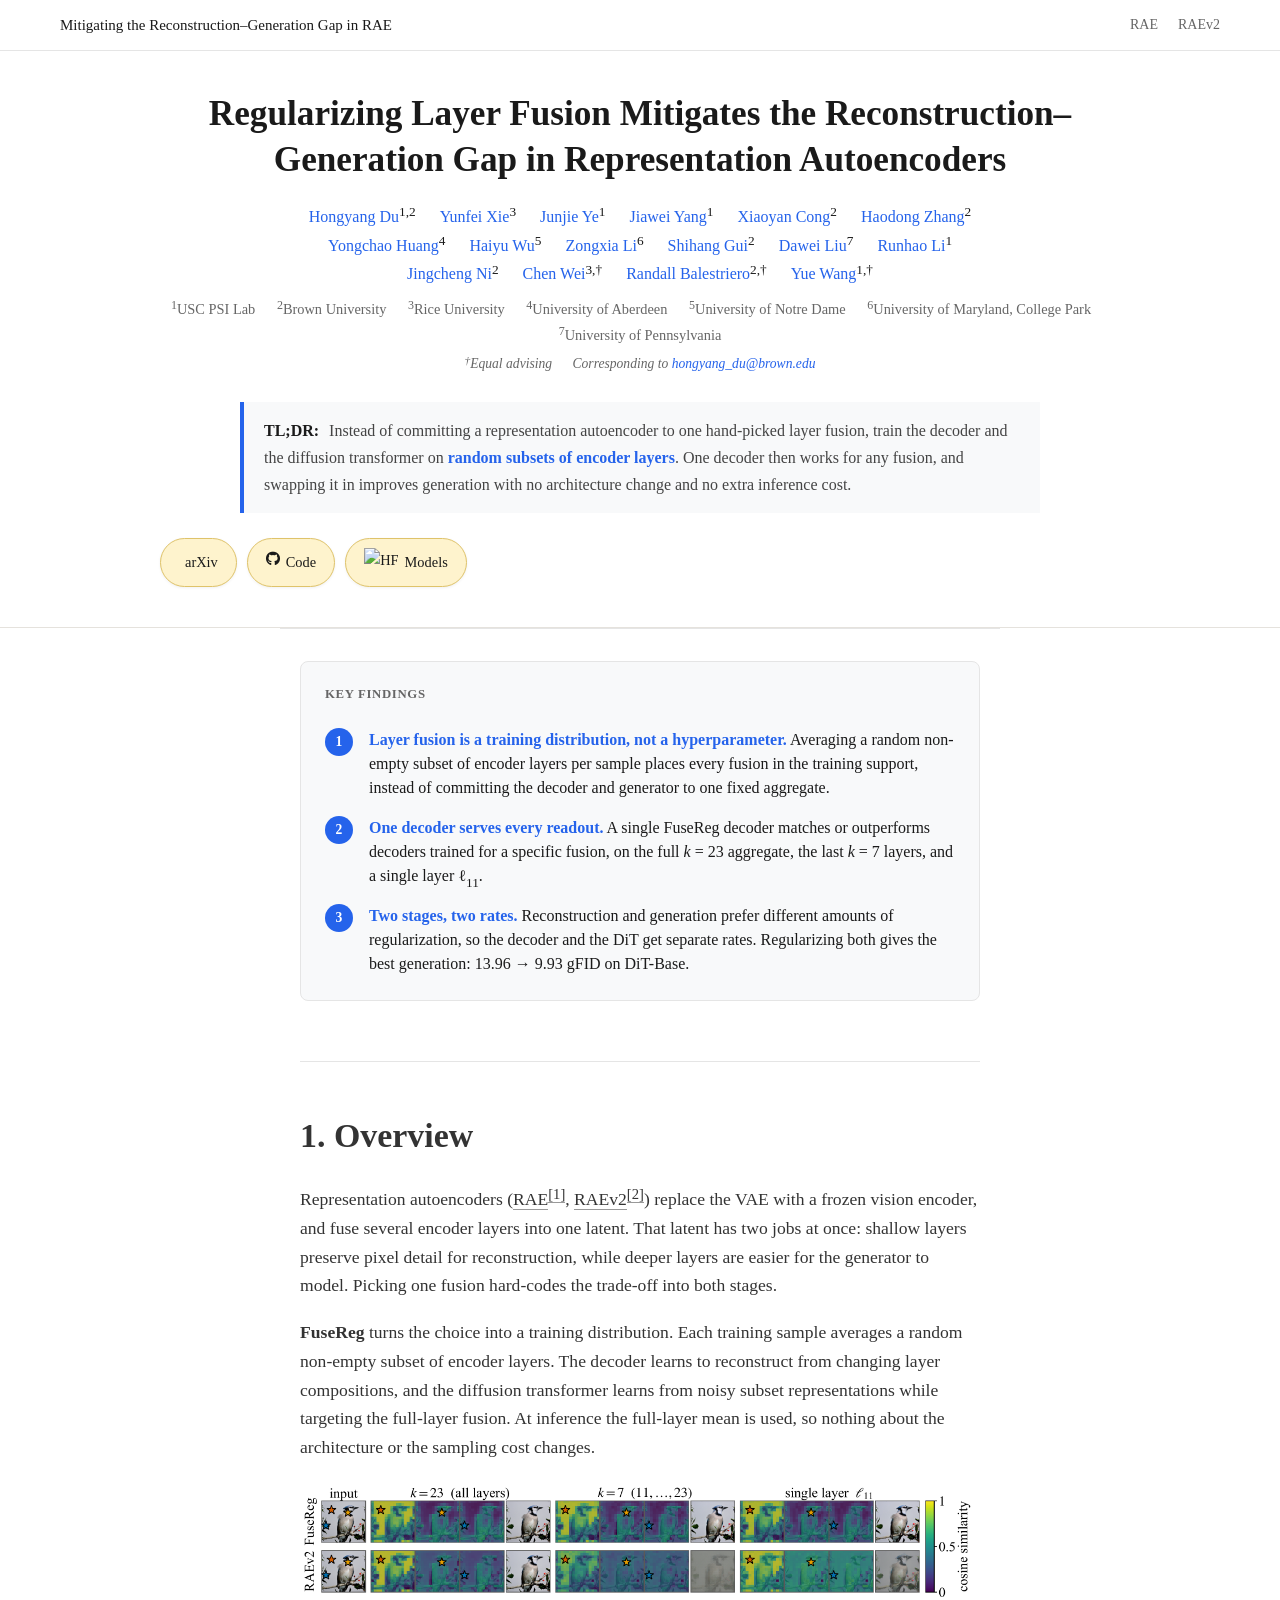
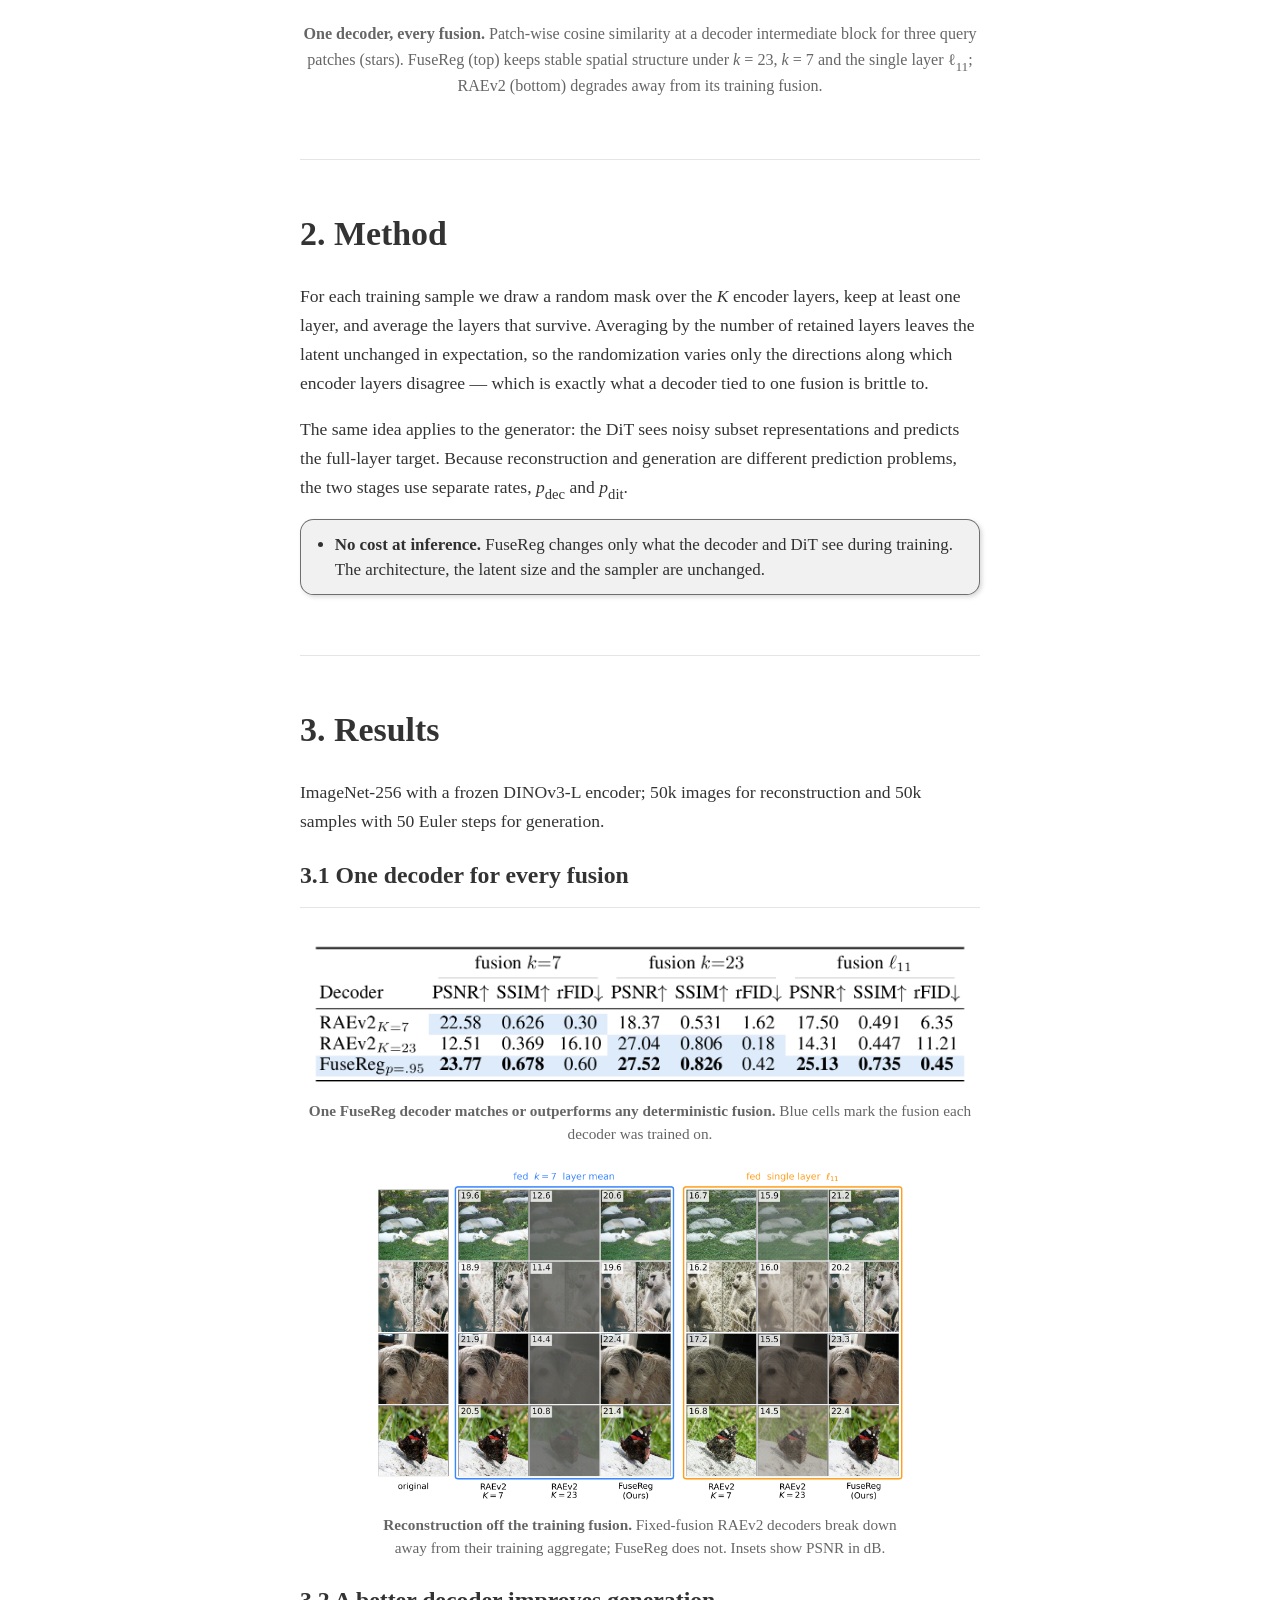
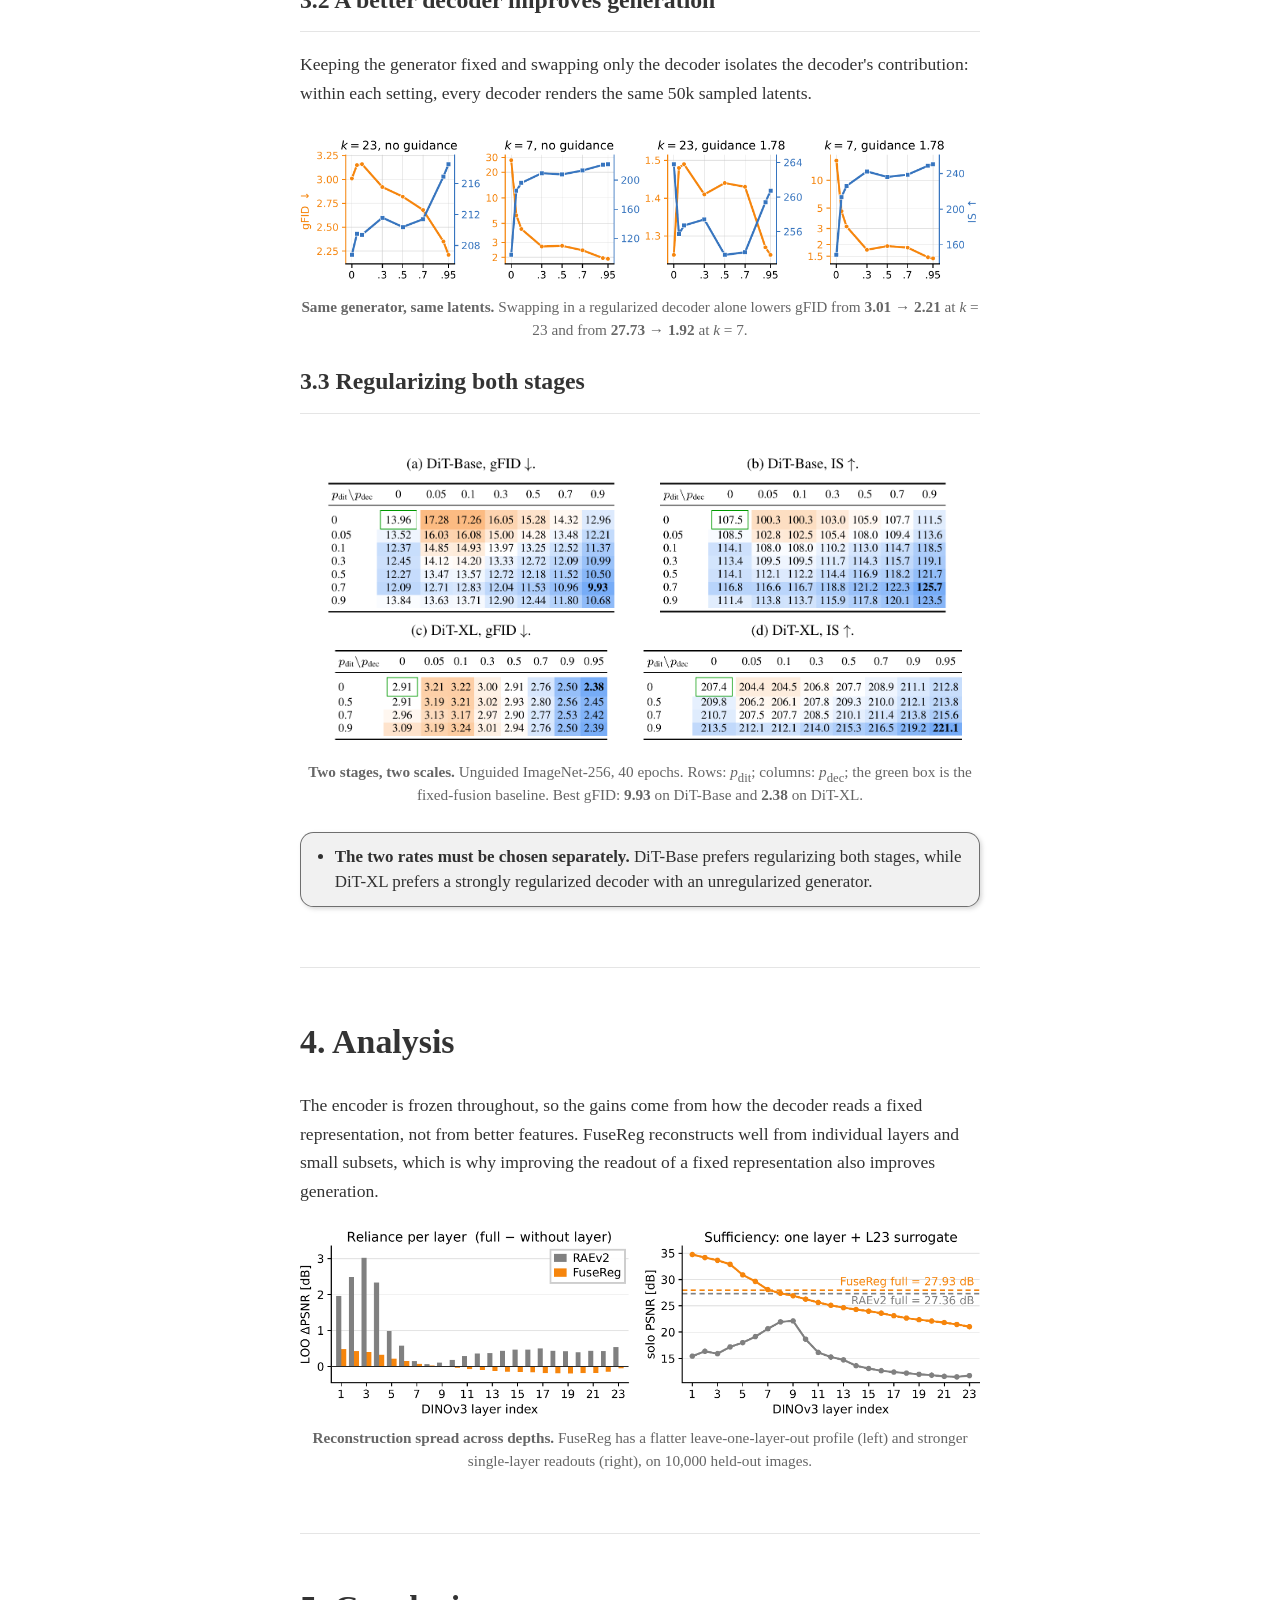
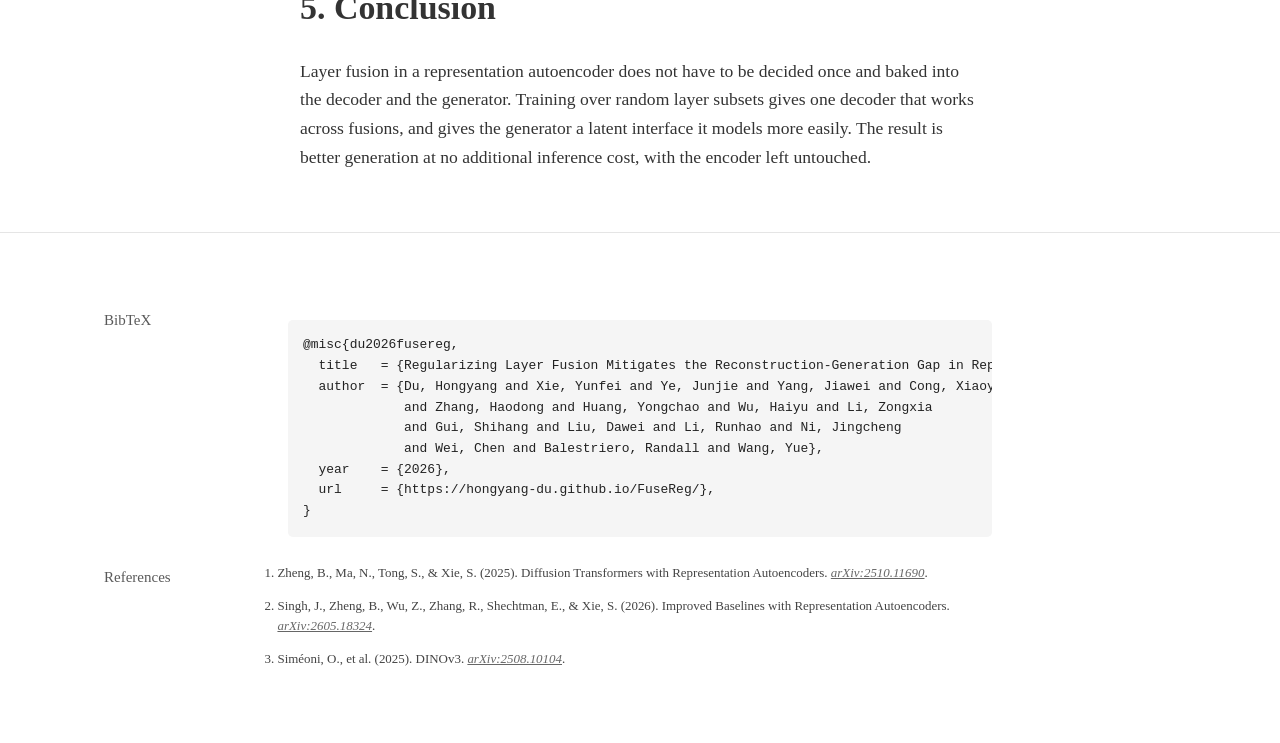
==== commit 99bf4f06: "Drop FuseReg prefix from paper title in README and website Co-Authored-By: Claude Opus 5.5 <noreply@" ====
--- a/site/index.html
+++ b/site/index.html
@@ -1,7 +1,7 @@
 <!doctype html>
 <html lang="en">
     <head>
-        <title>FuseReg: Regularizing Layer Fusion in Representation Autoencoders</title>
+        <title>Regularizing Layer Fusion in Representation Autoencoders</title>
 
         <meta charset="utf-8">
         <meta name="viewport" content="width=device-width, initial-scale=1">
@@ -9,7 +9,7 @@
         <link rel="canonical" href="https://hongyang-du.github.io/FuseReg/">
         <meta name="robots" content="index, follow">
 
-        <meta name="citation_title" content="FuseReg: Regularizing Layer Fusion Mitigates the Reconstruction-Generation Gap in Representation Autoencoders">
+        <meta name="citation_title" content="Regularizing Layer Fusion Mitigates the Reconstruction-Generation Gap in Representation Autoencoders">
         <meta name="citation_author" content="Du, Hongyang">
         <meta name="citation_author" content="Xie, Yunfei">
         <meta name="citation_author" content="Ye, Junjie">
@@ -31,12 +31,12 @@
         <meta name="citation_abstract" content="FuseReg replaces heuristic layer selection in representation autoencoders with training over random subsets of encoder layers, regularizing sensitivity to cross-layer disagreement in both the decoder and the diffusion transformer.">
 
         <meta property="og:url" content="https://hongyang-du.github.io/FuseReg/" />
-        <meta property="og:title" content="FuseReg: Regularizing Layer Fusion in Representation Autoencoders" />
+        <meta property="og:title" content="Regularizing Layer Fusion in Representation Autoencoders" />
         <meta property="og:description" content="One decoder for every layer fusion, and a better decoder-generator interface for representation autoencoders." />
         <meta property="og:image" content="https://hongyang-du.github.io/FuseReg/assets/images/cosine-similarity.png" />
         <meta property="og:type" content="article" />
         <meta name="twitter:card" content="summary_large_image" />
-        <meta name="twitter:title" content="FuseReg: Regularizing Layer Fusion in Representation Autoencoders" />
+        <meta name="twitter:title" content="Regularizing Layer Fusion in Representation Autoencoders" />
         <meta name="twitter:description" content="One decoder for every layer fusion, and a better decoder-generator interface for representation autoencoders." />
         <meta name="twitter:image" content="https://hongyang-du.github.io/FuseReg/assets/images/cosine-similarity.png" />
 
@@ -79,7 +79,7 @@
 
         <nav style="background-color: #fff; border-bottom: 1px solid #e5e5e5; padding: 12px 0;">
             <div style="max-width: 1200px; margin: 0 auto; padding: 0 20px; display: flex; justify-content: space-between; align-items: center;">
-                <span style="color: #1a1a1a; font-size: 15px; font-weight: 500;">FuseReg: Mitigating the Reconstruction&ndash;Generation Gap in RAE</span>
+                <span style="color: #1a1a1a; font-size: 15px; font-weight: 500;">Mitigating the Reconstruction&ndash;Generation Gap in RAE</span>
                 <div style="display: flex; gap: 20px;">
                     <a href="https://rae-dit.github.io/" target="_blank" style="color: #666; text-decoration: none; font-size: 14px;">RAE</a>
                     <a href="https://raev2.github.io/" target="_blank" style="color: #666; text-decoration: none; font-size: 14px;">RAEv2</a>
@@ -90,7 +90,7 @@
         <div class="header-wrapper">
             <div class="central-header">
                 <div class="title-section">
-                    <h1><em>FuseReg</em>: Regularizing Layer Fusion Mitigates the Reconstruction&ndash;Generation Gap in Representation Autoencoders</h1>
+                    <h1>Regularizing Layer Fusion Mitigates the Reconstruction&ndash;Generation Gap in Representation Autoencoders</h1>
                 </div>
 
                 <div class="authors">
@@ -286,7 +286,7 @@
         <h3 id="bibtex">BibTeX</h3>
         <div class="bibtex-container" style="position: relative;">
             <pre class="bibtex" id="bibtex-content" style="background: #f5f5f5; padding: 15px; border-radius: 5px; font-family: 'Courier New', monospace; font-size: 0.9em; line-height: 1.6; overflow-x: auto;">@misc{du2026fusereg,
-  title   = {FuseReg: Regularizing Layer Fusion Mitigates the Reconstruction-Generation Gap in Representation Autoencoders},
+  title   = {Regularizing Layer Fusion Mitigates the Reconstruction-Generation Gap in Representation Autoencoders},
   author  = {Du, Hongyang and Xie, Yunfei and Ye, Junjie and Yang, Jiawei and Cong, Xiaoyan
              and Zhang, Haodong and Huang, Yongchao and Wu, Haiyu and Li, Zongxia
              and Gui, Shihang and Liu, Dawei and Li, Runhao and Ni, Jingcheng
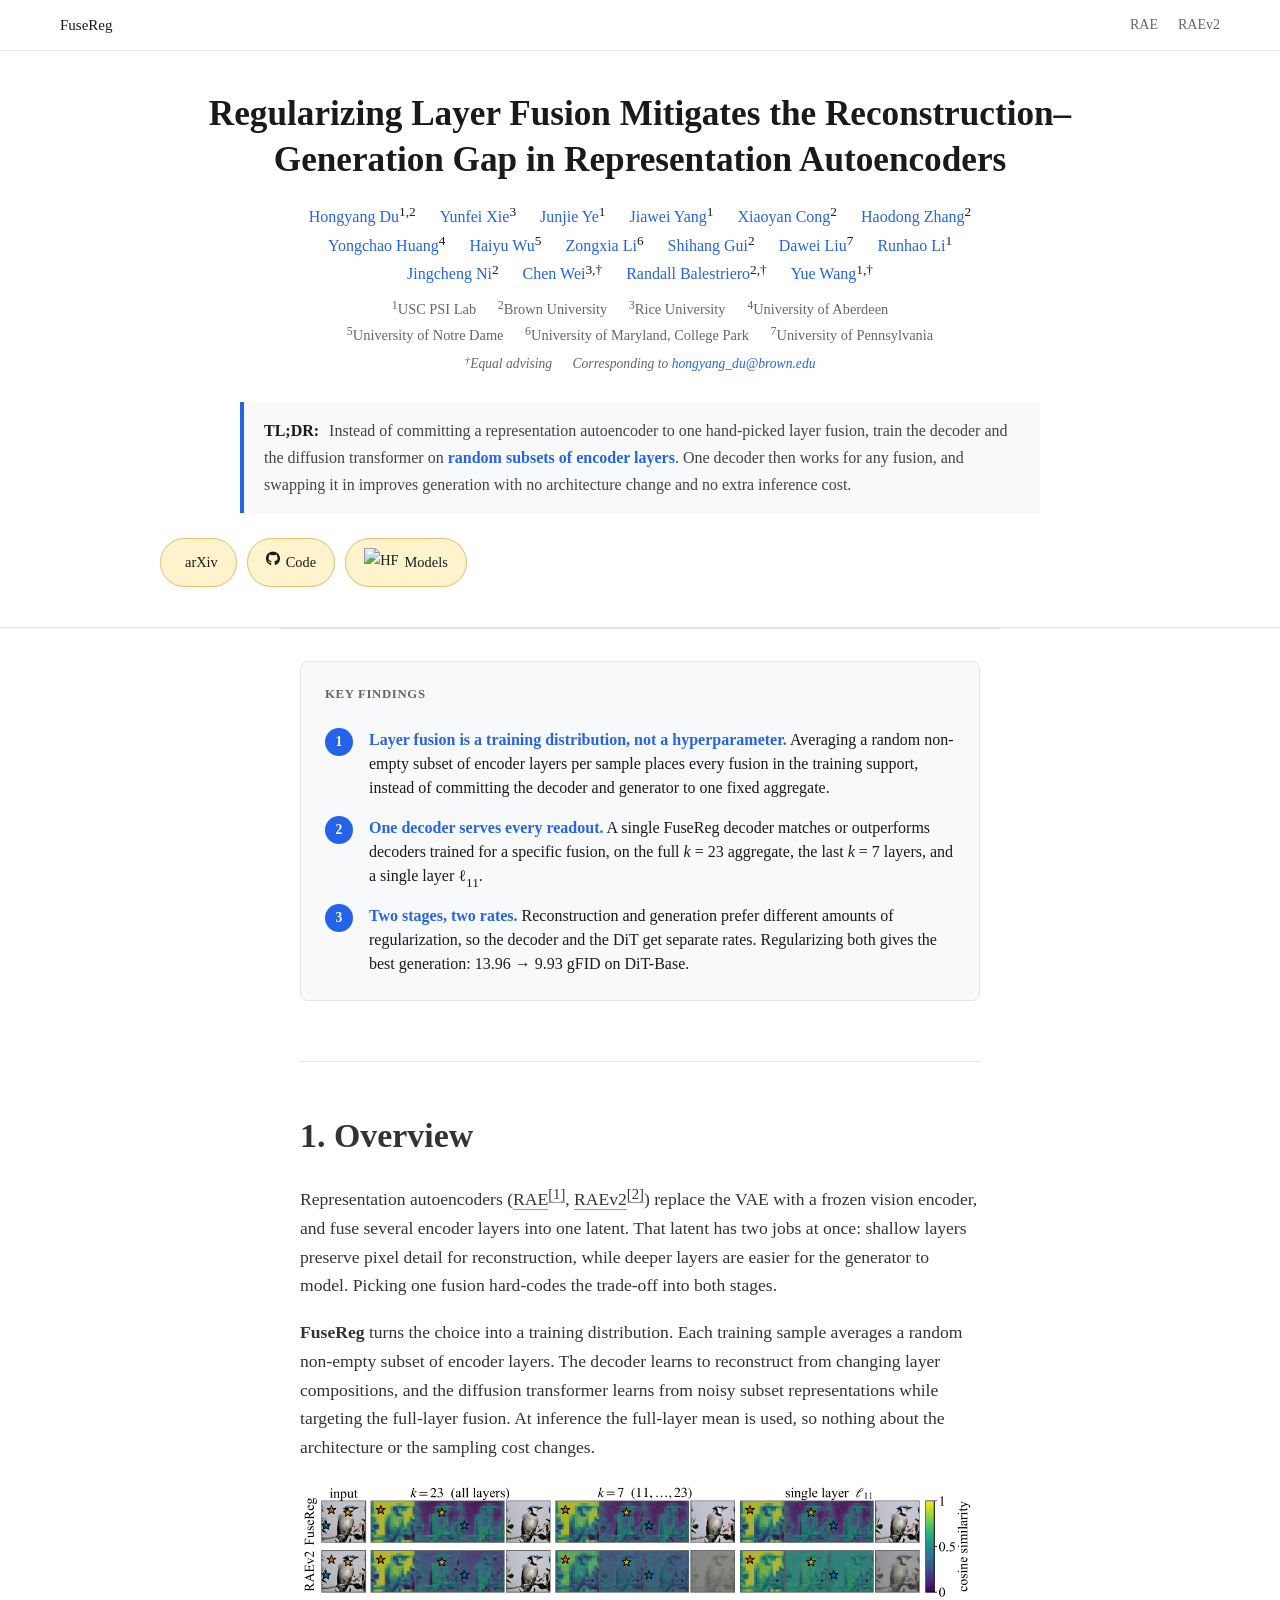
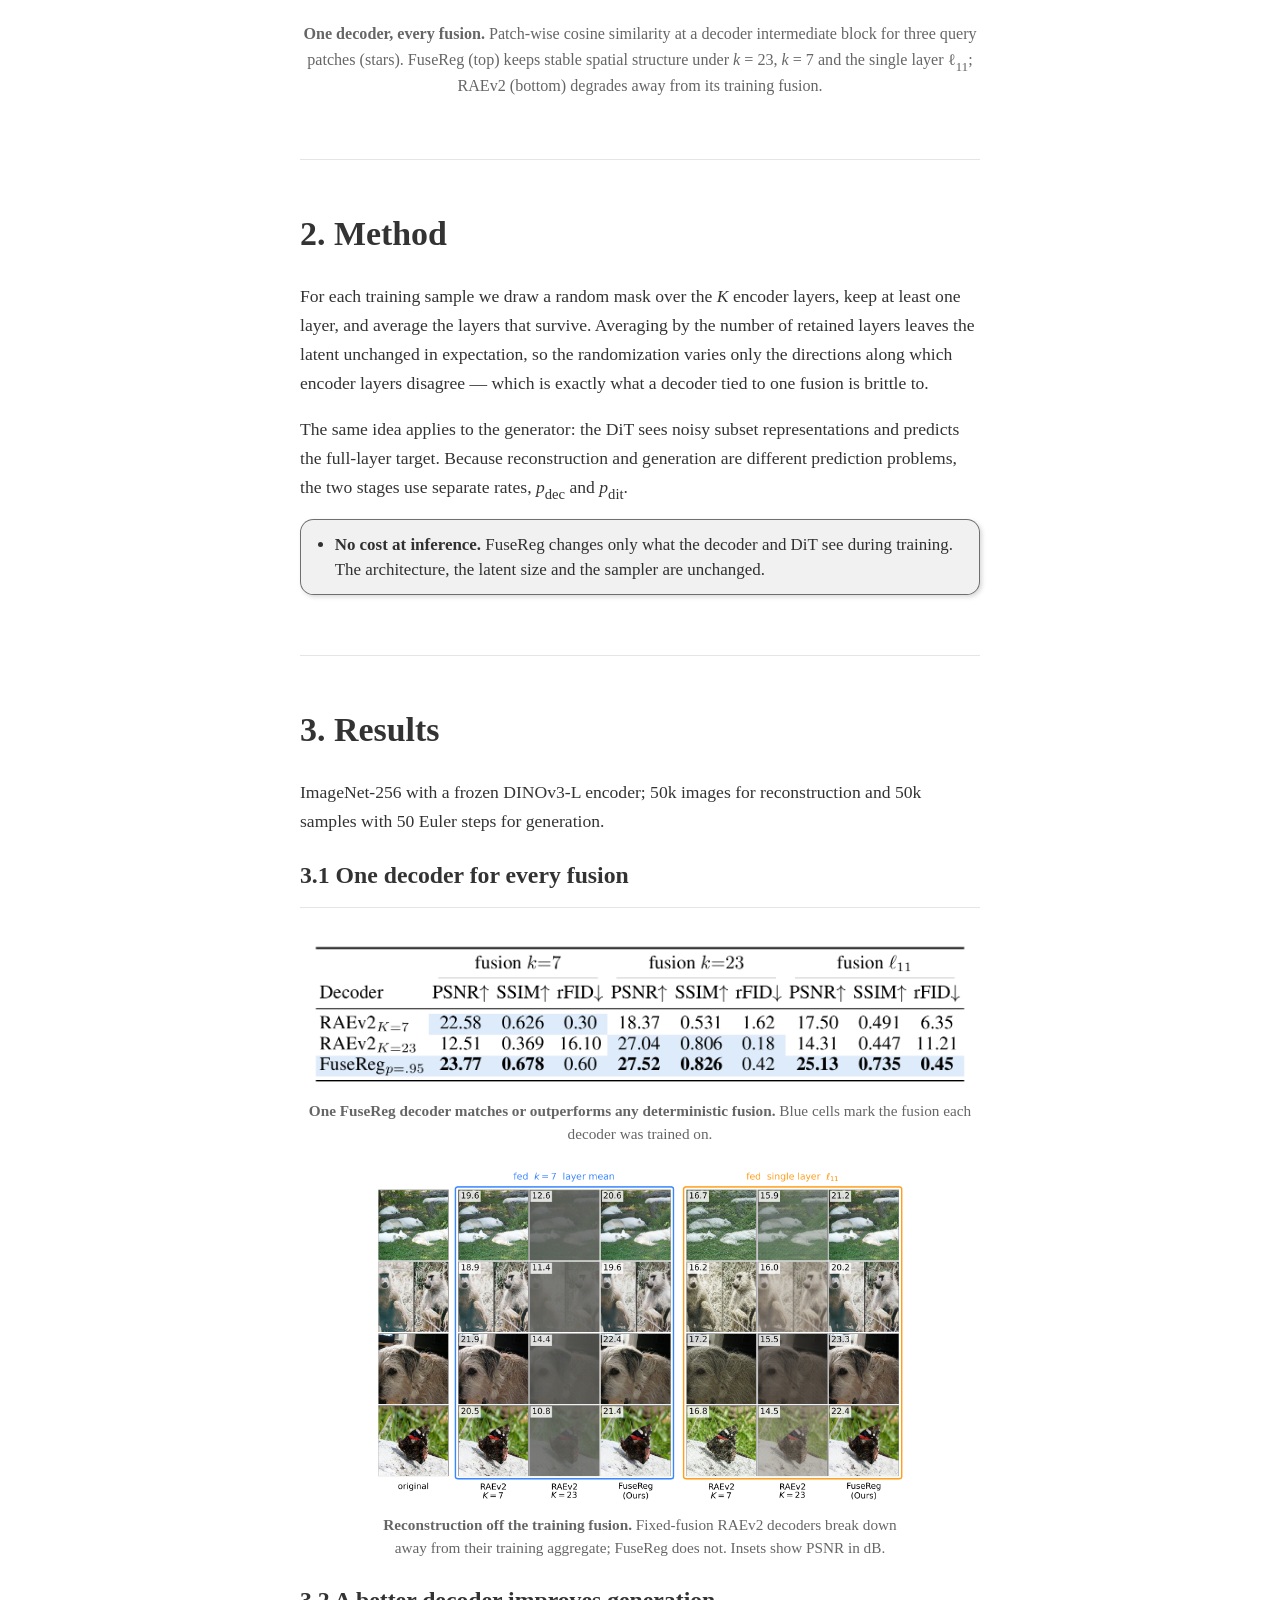
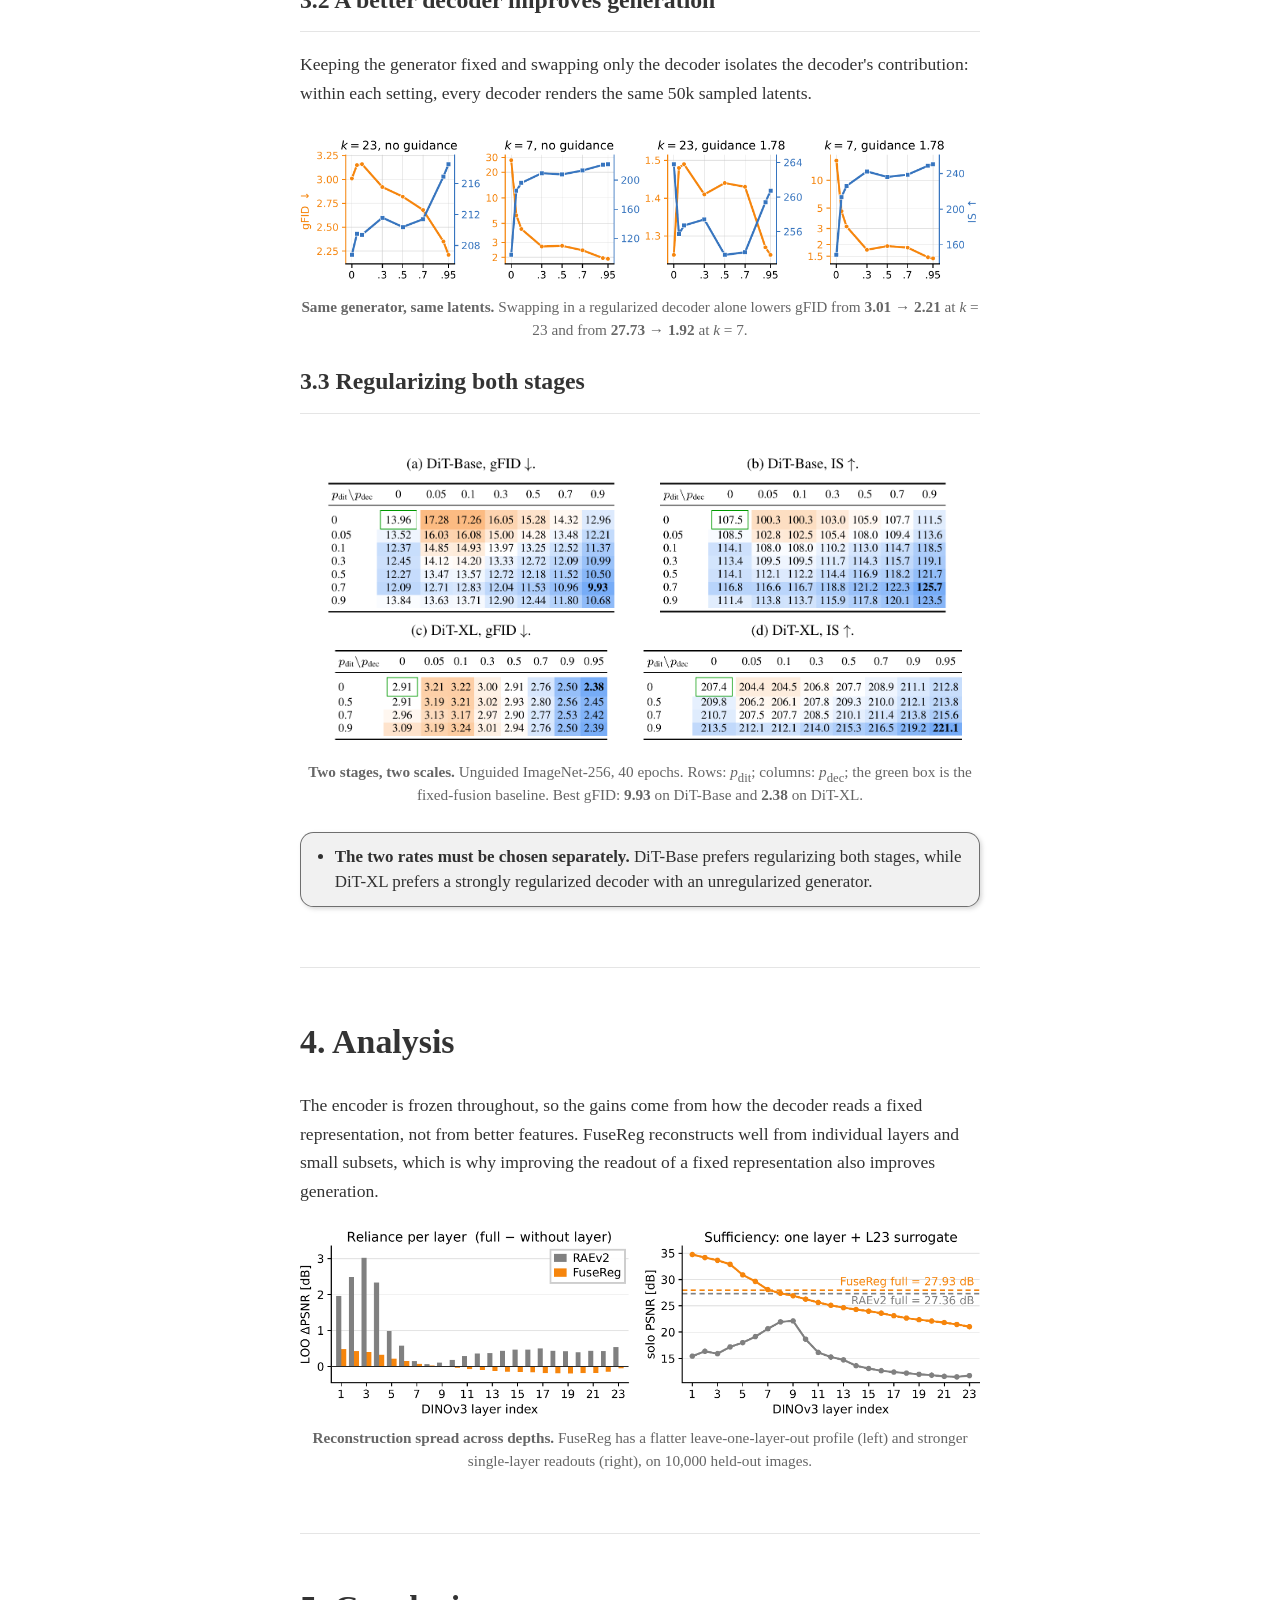
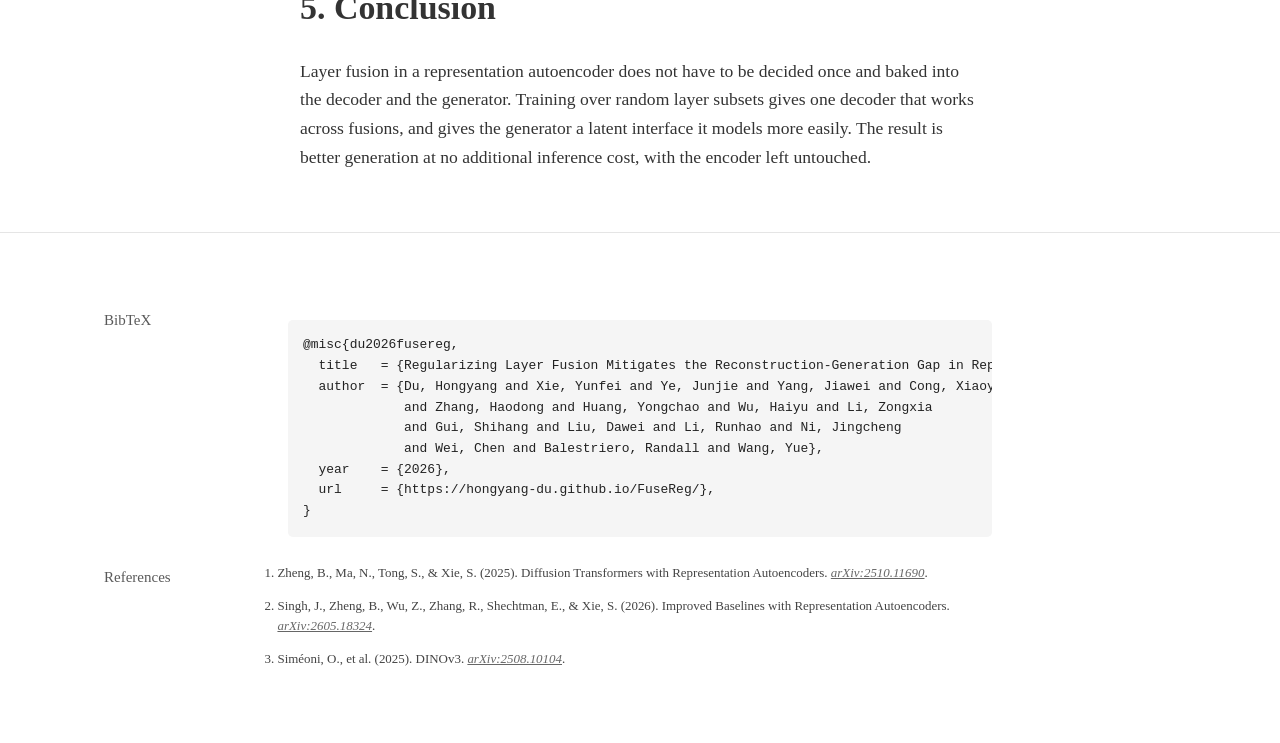
==== commit e77142d7: "Show FuseReg in site nav and split affiliations into two lines Co-Authored-By: Claude Opus 5.5 <nore" ====
--- a/site/index.html
+++ b/site/index.html
@@ -79,7 +79,7 @@
 
         <nav style="background-color: #fff; border-bottom: 1px solid #e5e5e5; padding: 12px 0;">
             <div style="max-width: 1200px; margin: 0 auto; padding: 0 20px; display: flex; justify-content: space-between; align-items: center;">
-                <span style="color: #1a1a1a; font-size: 15px; font-weight: 500;">Mitigating the Reconstruction&ndash;Generation Gap in RAE</span>
+                <span style="color: #1a1a1a; font-size: 15px; font-weight: 500;">FuseReg</span>
                 <div style="display: flex; gap: 20px;">
                     <a href="https://rae-dit.github.io/" target="_blank" style="color: #666; text-decoration: none; font-size: 14px;">RAE</a>
                     <a href="https://raev2.github.io/" target="_blank" style="color: #666; text-decoration: none; font-size: 14px;">RAEv2</a>
@@ -113,7 +113,8 @@
                     <a href="https://randallbalestriero.github.io/" target="_blank">Randall Balestriero</a><sup>2,†</sup> &emsp;
                     <a href="https://yuewang.xyz/" target="_blank">Yue Wang</a><sup>1,†</sup>
                     <div class="affiliations">
-                        <sup>1</sup>USC PSI Lab &emsp; <sup>2</sup>Brown University &emsp; <sup>3</sup>Rice University &emsp; <sup>4</sup>University of Aberdeen &emsp; <sup>5</sup>University of Notre Dame &emsp; <sup>6</sup>University of Maryland, College Park &emsp; <sup>7</sup>University of Pennsylvania
+                        <sup>1</sup>USC PSI Lab &emsp; <sup>2</sup>Brown University &emsp; <sup>3</sup>Rice University &emsp; <sup>4</sup>University of Aberdeen<br>
+                        <sup>5</sup>University of Notre Dame &emsp; <sup>6</sup>University of Maryland, College Park &emsp; <sup>7</sup>University of Pennsylvania
                     </div>
                     <div class="author-note"><sup>&dagger;</sup>Equal advising &emsp; Corresponding to <a href="mailto:hongyang_du@brown.edu">hongyang_du@brown.edu</a></div>
                 </div>
